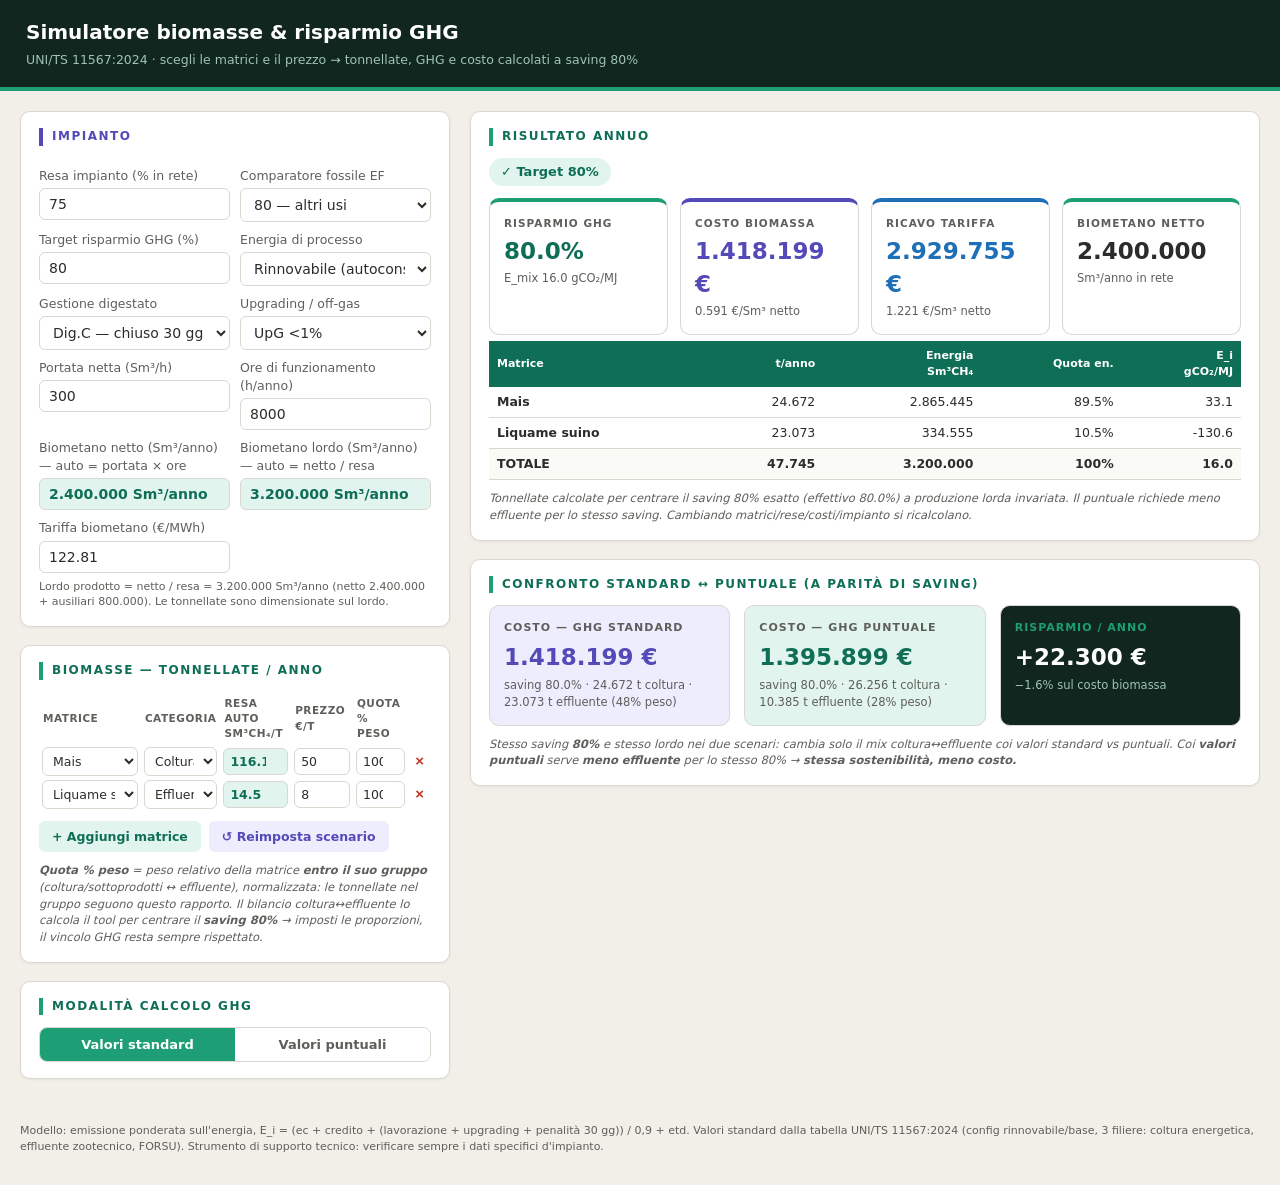
==== index.html @ bfb8cff5 "Aggiunto KPI "Ricavo tariffa" (€/anno e €/Sm³ netto) - Nuova card KPI accanto a Costo biomassa: rica" ====
<!DOCTYPE html>
<html lang="it">
<head>
<meta charset="UTF-8">
<meta name="viewport" content="width=device-width, initial-scale=1.0">
<title>Calcolo costo biomasse &amp; GHG — UNI/TS 11567:2024</title>
<style>
  :root{
    --green:#1D9E75; --greend:#0F6E56; --greenbg:#E1F5EE;
    --purp:#534AB7; --purpl:#7F77DD; --purpbg:#EEEDFE;
    --ink:#2C2C2A; --sub:#5F5E5A; --line:#D9D7CE; --paper:#F1EFE8; --white:#fff;
    --orange:#D85A30; --red:#C0392B; --bluebg:#E6F1FB; --blue:#1D6FB8;
  }
  *{box-sizing:border-box}
  body{margin:0;font-family:system-ui,-apple-system,"Segoe UI",Roboto,sans-serif;background:var(--paper);color:var(--ink);line-height:1.45}
  header{background:#10261F;color:#fff;padding:18px 26px;border-bottom:4px solid var(--green)}
  header h1{margin:0;font-size:20px;font-weight:700}
  header p{margin:4px 0 0;font-size:12.5px;color:#9FC3B4}
  .wrap{max-width:1280px;margin:0 auto;padding:20px;display:grid;grid-template-columns:430px 1fr;gap:20px;align-items:start}
  @media(max-width:980px){.wrap{grid-template-columns:1fr}}
  .card{background:var(--white);border:1px solid var(--line);border-radius:10px;padding:16px 18px;margin-bottom:18px;box-shadow:0 1px 3px rgba(0,0,0,.05)}
  .card h2{margin:0 0 12px;font-size:12px;letter-spacing:1.5px;text-transform:uppercase;color:var(--greend);border-left:4px solid var(--green);padding-left:9px}
  .card.purp h2{color:var(--purp);border-color:var(--purp)}
  label{display:block;font-size:12.5px;color:var(--sub);margin:9px 0 3px}
  input,select{width:100%;padding:7px 9px;font-size:14px;border:1px solid var(--line);border-radius:6px;background:#fff;color:var(--ink);font-family:inherit}
  input:focus,select:focus{outline:2px solid var(--purpl);border-color:var(--purpl)}
  .grid2{display:grid;grid-template-columns:1fr 1fr;gap:10px}
  .grid3{display:grid;grid-template-columns:1fr 1fr 1fr;gap:10px}
  /* tabella matrici */
  table.mat{width:100%;border-collapse:collapse;font-size:12.5px;margin-top:4px}
  table.mat th{text-align:left;font-size:10.5px;color:var(--sub);text-transform:uppercase;letter-spacing:.5px;padding:4px 4px;font-weight:600}
  table.mat td{padding:2px 3px}
  table.mat input,table.mat select{padding:5px 6px;font-size:12.5px}
  .btn{display:inline-block;border:none;border-radius:6px;padding:8px 13px;font-size:12.5px;font-weight:600;cursor:pointer;font-family:inherit}
  .btn-add{background:var(--greenbg);color:var(--greend)}
  .btn-reset{background:var(--purpbg);color:var(--purp)}
  .btn-x{background:transparent;color:var(--red);font-weight:700;cursor:pointer;border:none;font-size:15px;padding:0 4px}
  .btnrow{margin-top:10px;display:flex;gap:8px;flex-wrap:wrap}
  /* toggle GHG */
  .seg{display:flex;border:1px solid var(--line);border-radius:8px;overflow:hidden;margin-top:4px}
  .seg button{flex:1;border:none;padding:9px;font-size:13px;font-weight:600;cursor:pointer;background:#fff;color:var(--sub);font-family:inherit}
  .seg button.on{background:var(--green);color:#fff}
  .seg.p button.on{background:var(--purp)}
  /* KPI */
  .kpis{display:grid;grid-template-columns:repeat(auto-fit,minmax(165px,1fr));gap:12px}
  .kpi{background:#fff;border:1px solid var(--line);border-radius:10px;padding:14px;border-top:4px solid var(--green)}
  .kpi .lab{font-size:10.5px;text-transform:uppercase;letter-spacing:1px;color:var(--sub);font-weight:600}
  .kpi .val{font-size:23px;font-weight:800;margin-top:3px;color:var(--ink)}
  .kpi .sub{font-size:11.5px;color:var(--sub);margin-top:2px}
  .kpi.cost{border-top-color:var(--purp)} .kpi.cost .val{color:var(--purp)}
  .kpi.save .val{color:var(--greend)}
  .kpi.rev{border-top-color:var(--blue)} .kpi.rev .val{color:var(--blue)}
  .badge{display:inline-block;padding:5px 12px;border-radius:20px;font-size:13px;font-weight:700;margin-right:8px}
  .ok{background:var(--greenbg);color:var(--greend)} .no{background:#FBEAE6;color:var(--red)}
  .detail{width:100%;border-collapse:collapse;font-size:12.5px;margin-top:6px}
  .detail th{background:var(--greend);color:#fff;padding:7px 8px;text-align:right;font-size:11px}
  .detail th:first-child{text-align:left}
  .detail td{padding:6px 8px;border-bottom:1px solid var(--line);text-align:right}
  .detail td:first-child{text-align:left;font-weight:600}
  .detail tr:last-child td{font-weight:700;background:#FAFAF7}
  .cmp{display:grid;grid-template-columns:1fr 1fr 1fr;gap:14px;margin-top:6px}
  @media(max-width:680px){.cmp{grid-template-columns:1fr}}
  .cmpcard{border:1px solid var(--line);border-radius:10px;padding:14px}
  .cmpcard.std{background:var(--purpbg)} .cmpcard.pun{background:var(--greenbg)} .cmpcard.ris{background:#10261F;color:#fff}
  .cmpcard .t{font-size:11px;text-transform:uppercase;letter-spacing:1px;font-weight:700;color:var(--sub)}
  .cmpcard.ris .t{color:var(--green)}
  .cmpcard .b{font-size:23px;font-weight:800;margin-top:5px}
  .cmpcard.std .b{color:var(--purp)} .cmpcard.pun .b{color:var(--greend)} .cmpcard.ris .b{color:#fff}
  .cmpcard .s{font-size:11.5px;color:var(--sub);margin-top:3px} .cmpcard.ris .s{color:#9FC3B4}
  .note{font-size:11.5px;color:var(--sub);font-style:italic;margin-top:10px}
  .pill{font-size:11px;color:var(--sub);margin-top:6px}
  footer{max-width:1280px;margin:0 auto;padding:6px 20px 30px;font-size:11px;color:var(--sub)}
  .hide{display:none}
</style>
</head>
<body>
<header>
  <h1>Simulatore biomasse &amp; risparmio GHG</h1>
  <p>UNI/TS 11567:2024 · scegli le matrici e il prezzo → tonnellate, GHG e costo calcolati a saving 80%</p>
</header>

<div class="wrap">
  <!-- ============ COLONNA INPUT ============ -->
  <div>
    <div class="card purp">
      <h2>Impianto</h2>
      <div class="grid2">
        <div><label>Resa impianto (% in rete)</label><input id="resaImp" type="number" value="75" min="1" max="100" step="1"></div>
        <div><label>Comparatore fossile EF</label>
          <select id="ef"><option value="80">80 — altri usi</option><option value="94">94 — trasporti</option></select></div>
      </div>
      <div class="grid2">
        <div><label>Target risparmio GHG (%)</label><input id="target" type="number" value="80" min="0" max="100" step="1"></div>
        <div><label>Energia di processo</label>
          <select id="regime"><option value="rinnovabile">Rinnovabile (autoconsumo)</option><option value="base">Base (rete/fossile)</option></select></div>
      </div>
      <div class="grid2">
        <div><label>Gestione digestato</label>
          <select id="dig"><option value="A">Dig.A — aperto</option><option value="C30" selected>Dig.C — chiuso 30 gg</option><option value="C60">Dig.C — chiuso ≥60 gg</option></select></div>
        <div><label>Upgrading / off-gas</label>
          <select id="offgas"><option>S/C OffG</option><option selected>UpG &lt;1%</option><option>UpG &lt;0,2%</option><option>C/C OffG</option></select></div>
      </div>
      <div class="grid2">
        <div><label>Portata netta (Sm³/h)</label><input id="portata" type="number" value="300" step="10"></div>
        <div><label>Ore di funzionamento (h/anno)</label><input id="ore" type="number" value="8000" step="100"></div>
      </div>
      <div class="grid2">
        <div><label>Biometano netto (Sm³/anno) — auto = portata × ore</label><input id="nettoOut" type="text" readonly tabindex="-1" style="background:var(--greenbg);font-weight:700;color:var(--greend)"></div>
        <div><label>Biometano lordo (Sm³/anno) — auto = netto / resa</label><input id="lordoOut" type="text" readonly tabindex="-1" style="background:var(--greenbg);font-weight:700;color:var(--greend)"></div>
      </div>
      <div class="grid2">
        <div><label>Tariffa biometano (€/MWh)</label><input id="tariffa" type="number" value="122.81" step="0.01"></div>
        <div></div>
      </div>
      <div class="pill" id="prodCheck"></div>
    </div>

    <div class="card">
      <h2>Biomasse — tonnellate / anno</h2>
      <table class="mat"><thead><tr>
        <th style="width:26%">Matrice</th><th style="width:20%">Categoria</th><th>Resa auto<br>Sm³CH₄/t</th><th>Prezzo<br>€/t</th><th>Quota<br>% peso</th><th></th>
      </tr></thead><tbody id="matBody"></tbody></table>
      <div class="btnrow">
        <button class="btn btn-add" onclick="addRow()">+ Aggiungi matrice</button>
        <button class="btn btn-reset" onclick="resetSim()">↺ Reimposta scenario</button>
      </div>
      <div class="note"><b>Quota % peso</b> = peso relativo della matrice <b>entro il suo gruppo</b> (coltura/sottoprodotti ↔ effluente), normalizzata: le tonnellate nel gruppo seguono questo rapporto. Il bilancio coltura↔effluente lo calcola il tool per centrare il <b>saving 80%</b> → imposti le proporzioni, il vincolo GHG resta sempre rispettato.</div>
    </div>

    <div class="card">
      <h2>Modalità calcolo GHG</h2>
      <div class="seg" id="segGhg">
        <button data-m="standard" class="on" onclick="setGhg('standard')">Valori standard</button>
        <button data-m="puntuale" onclick="setGhg('puntuale')">Valori puntuali</button>
      </div>
      <div id="puntFields" class="hide" style="margin-top:10px">
        <div class="grid3">
          <div><label>ec coltivazione −% (coltura)</label><input id="migEc" type="number" value="41.46" step="0.1"></div>
          <div><label>credito +% (reflui)</label><input id="migCred" type="number" value="5.8" step="0.1"></div>
          <div><label>trasporto −% (tutte le filiere)</label><input id="migEtd" type="number" value="50" step="1"></div>
        </div>
        <div class="note">I valori puntuali sono un <b>miglioramento % rispetto al valore standard di tabella</b>, applicato in modo <b>concorde a ogni filiera</b>: <b>ec</b>→coltura, <b>credito</b>→reflui/effluente, <b>trasporto</b>→tutte (coltura, reflui, sottoprodotti, FORSU). Ogni matrice parte dal proprio standard e lo migliora → puntuale <b>sempre favorevole</b> (mai peggiore). I termini d'impianto (lavorazione, upgrading, penalità 30 gg) restano invariati. Default = perizia caso validato (mais/liquame). Ipotesi da documentare in perizia.</div>
      </div>
    </div>
  </div>

  <!-- ============ COLONNA RISULTATI ============ -->
  <div>
    <div class="card">
      <h2>Risultato annuo</h2>
      <div style="margin-bottom:12px"><span id="badgeTarget" class="badge"></span></div>
      <div class="kpis">
        <div class="kpi save"><div class="lab">Risparmio GHG</div><div class="val" id="kSave">—</div><div class="sub" id="kEmix"></div></div>
        <div class="kpi cost"><div class="lab">Costo biomassa</div><div class="val" id="kCost">—</div><div class="sub" id="kCostSm3"></div></div>
        <div class="kpi rev"><div class="lab">Ricavo tariffa</div><div class="val" id="kRev">—</div><div class="sub" id="kRevSm3"></div></div>
        <div class="kpi"><div class="lab">Biometano netto</div><div class="val" id="kProd">—</div><div class="sub">Sm³/anno in rete</div></div>
      </div>
      <table class="detail"><thead><tr><th>Matrice</th><th>t/anno</th><th>Energia<br>Sm³CH₄</th><th>Quota en.</th><th>E_i<br>gCO₂/MJ</th></tr></thead>
        <tbody id="detBody"></tbody></table>
      <div class="note" id="rebNote"></div>
    </div>

    <div class="card">
      <h2>Confronto Standard ↔ Puntuale (a parità di saving)</h2>
      <div class="cmp">
        <div class="cmpcard std"><div class="t">Costo — GHG standard</div><div class="b" id="cStd">—</div><div class="s" id="cStdMix"></div></div>
        <div class="cmpcard pun"><div class="t">Costo — GHG puntuale</div><div class="b" id="cPun">—</div><div class="s" id="cPunMix"></div></div>
        <div class="cmpcard ris"><div class="t">Risparmio / anno</div><div class="b" id="cRis">—</div><div class="s" id="cRisPct"></div></div>
      </div>
      <div class="note" id="cmpNote">Stesso saving nei due scenari, a produzione invariata: cambia solo il mix coltura↔effluente. È il valore della perizia GHG puntuale — stessa sostenibilità, meno effluente, meno costo.</div>
    </div>
  </div>
</div>

<footer>
  Modello: emissione ponderata sull'energia, E_i = (ec + credito + (lavorazione + upgrading + penalità 30 gg)) / 0,9 + etd. Valori standard dalla tabella UNI/TS 11567:2024 (config rinnovabile/base, 3 filiere: coltura energetica, effluente zootecnico, FORSU). Strumento di supporto tecnico: verificare sempre i dati specifici d'impianto.
</footer>

<script>
/* ===================== DATI EMISSIONI (tabella UNI 11567:2024) ===================== */
const UPGR = {"S/C OffG":21.4, "UpG <1%":7.3, "UpG <0,2%":1.8, "C/C OffG":0.4};
// Upgrading specifico dei RESIDUI/SOTTOPRODOTTI (biogas con più CO2 da separare -> upgrading più alto) — UNI 2024 Prosp. A.9
const UPGR_SOTTO = {"S/C OffG":23.9, "UpG <1%":8.2, "UpG <0,2%":2.0, "C/C OffG":0.4};
// EMIS[regime][categoria][dig A|C][offgas] = {ec, lavor, etd, cred}
const EMIS = {
 rinnovabile:{
  coltura:{
   A:{"S/C OffG":{ec:21.5,lavor:26.5,etd:0,cred:0},"UpG <1%":{ec:21.0,lavor:25.9,etd:0,cred:0},"UpG <0,2%":{ec:20.8,lavor:25.7,etd:0,cred:0},"C/C OffG":{ec:21.5,lavor:26.5,etd:0,cred:0}},
   C:{"S/C OffG":{ec:20.9,lavor:0.4,etd:0,cred:0},"UpG <1%":{ec:20.5,lavor:0.4,etd:0,cred:0},"UpG <0,2%":{ec:20.3,lavor:0.4,etd:0,cred:0},"C/C OffG":{ec:20.9,lavor:0.4,etd:0,cred:0}}},
  effluente:{
   A:{"S/C OffG":{ec:0,lavor:135.2,etd:1.2,cred:-148.5},"UpG <1%":{ec:0,lavor:132.5,etd:1.2,cred:-145.5},"UpG <0,2%":{ec:0,lavor:131.4,etd:1.2,cred:-144.4},"C/C OffG":{ec:0,lavor:135.2,etd:1.2,cred:-148.5}},
   C:{"S/C OffG":{ec:0,lavor:0.3,etd:1.0,cred:-130.2},"UpG <1%":{ec:0,lavor:0.3,etd:1.0,cred:-127.6},"UpG <0,2%":{ec:0,lavor:0.3,etd:1.0,cred:-126.5},"C/C OffG":{ec:0,lavor:0.3,etd:1.0,cred:-130.2}}},
  forsu:{
   A:{"S/C OffG":{ec:0,lavor:42.6,etd:0.7,cred:0},"UpG <1%":{ec:0,lavor:41.8,etd:0.7,cred:0},"UpG <0,2%":{ec:0,lavor:41.4,etd:0.7,cred:0},"C/C OffG":{ec:0,lavor:42.6,etd:0.7,cred:0}},
   C:{"S/C OffG":{ec:0,lavor:0.5,etd:0.6,cred:0},"UpG <1%":{ec:0,lavor:0.5,etd:0.6,cred:0},"UpG <0,2%":{ec:0,lavor:0.5,etd:0.6,cred:0},"C/C OffG":{ec:0,lavor:0.5,etd:0.6,cred:0}}},
  sottoprodotti:{ // residui/sottoprodotti: ec=0, nessun credito; etd (trasporto) è per-matrice (classe di umidità); upgrading da UPGR_SOTTO
   A:{"S/C OffG":{ec:0,lavor:45,etd:0,cred:0},"UpG <1%":{ec:0,lavor:44.1,etd:0,cred:0},"UpG <0,2%":{ec:0,lavor:43.8,etd:0,cred:0},"C/C OffG":{ec:0,lavor:45,etd:0,cred:0}},
   C:{"S/C OffG":{ec:0,lavor:2.5,etd:0,cred:0},"UpG <1%":{ec:0,lavor:2.4,etd:0,cred:0},"UpG <0,2%":{ec:0,lavor:2.4,etd:0,cred:0},"C/C OffG":{ec:0,lavor:2.5,etd:0,cred:0}}}},
 base:{
  coltura:{
   A:{"S/C OffG":{ec:18.1,lavor:28.1,etd:0,cred:0},"UpG <1%":{ec:17.7,lavor:27.5,etd:0,cred:0},"UpG <0,2%":{ec:17.6,lavor:27.3,etd:0,cred:0},"C/C OffG":{ec:18.1,lavor:28.1,etd:0,cred:0}},
   C:{"S/C OffG":{ec:17.6,lavor:6.0,etd:0,cred:0},"UpG <1%":{ec:17.2,lavor:5.9,etd:0,cred:0},"UpG <0,2%":{ec:17.1,lavor:5.8,etd:0,cred:0},"C/C OffG":{ec:17.6,lavor:6.0,etd:0,cred:0}}},
  effluente:{
   A:{"S/C OffG":{ec:0,lavor:117.9,etd:1.0,cred:-124.4},"UpG <1%":{ec:0,lavor:115.5,etd:1.0,cred:-121.9},"UpG <0,2%":{ec:0,lavor:114.6,etd:1.0,cred:-120.9},"C/C OffG":{ec:0,lavor:117.9,etd:1.0,cred:-124.4}},
   C:{"S/C OffG":{ec:0,lavor:4.4,etd:0.9,cred:-111.9},"UpG <1%":{ec:0,lavor:4.3,etd:0.9,cred:-109.6},"UpG <0,2%":{ec:0,lavor:4.3,etd:0.9,cred:-108.8},"C/C OffG":{ec:0,lavor:4.4,etd:0.9,cred:-111.9}}},
  forsu:{
   A:{"S/C OffG":{ec:0,lavor:42.8,etd:0.6,cred:0},"UpG <1%":{ec:0,lavor:41.9,etd:0.6,cred:0},"UpG <0,2%":{ec:0,lavor:41.6,etd:0.6,cred:0},"C/C OffG":{ec:0,lavor:42.8,etd:0.6,cred:0}},
   C:{"S/C OffG":{ec:0,lavor:7.2,etd:0.5,cred:0},"UpG <1%":{ec:0,lavor:7.1,etd:0.5,cred:0},"UpG <0,2%":{ec:0,lavor:7.0,etd:0.5,cred:0},"C/C OffG":{ec:0,lavor:7.2,etd:0.5,cred:0}}},
  sottoprodotti:{
   A:{"S/C OffG":{ec:0,lavor:40.8,etd:0,cred:0},"UpG <1%":{ec:0,lavor:40,etd:0,cred:0},"UpG <0,2%":{ec:0,lavor:39.7,etd:0,cred:0},"C/C OffG":{ec:0,lavor:40.8,etd:0,cred:0}},
   C:{"S/C OffG":{ec:0,lavor:6.2,etd:0,cred:0},"UpG <1%":{ec:0,lavor:6,etd:0,cred:0},"UpG <0,2%":{ec:0,lavor:6,etd:0,cred:0},"C/C OffG":{ec:0,lavor:6.2,etd:0,cred:0}}}}
};
const CAT_LABEL={coltura:"Coltura energetica",effluente:"Effluente zootecnico",forsu:"FORSU",sottoprodotti:"Residui / Sottoprodotti"};
const RESA_DEF={coltura:108.58,effluente:14.5,forsu:120,sottoprodotti:79.2};
// Matrici per categoria con resa STANDARD m³CH₄/t (UNI 2024, foglio "RESE BIOGAS"). Sottoprodotti: [nome, resa, etd] (trasporto per classe di umidità)
const MATRICI={
 coltura:[["Mais",116.14],["Frumento insilato",109.48],["Triticale insilato",106.11],["Erbaio misto",104.49],["Orzo insilato",102.86],["Arundo donax",101.99],["Segale",101.75],["Sorgo insilato",101.43],["Loietto",93.76],["Erba medica",85.87],["Sulla",64.72],["Favino",60.74],["Barbabietola autunnale",47.55],["Opuntia",21.53]],
 effluente:[["Effluente zootecnico (generico)",14],["Liquame suino",14.5],["Liquame bovino",13.2],["Letame bovino",36.3],["Effluente avicolo",133.52]],
 forsu:[["FORSU (Biowaste)",95.19]],
 sottoprodotti:[["Sottoprod. secco (U≤30%)",277.5,0.3],["Sottoprod. medio (30–80%)",79.2,0.5],["Sottoprod. umido (U>80%)",19.8,2.9]]
};

/* ===================== STATO ===================== */
let ghgMode='standard';
let matrici=[];
function resetSim(){
  // scenario neutro: l'utente sceglie le matrici e imposta il prezzo; resa = standard UNI (auto)
  matrici=[
    {nome:"Mais",cat:"coltura",resa:116.14,costo:50,quota:100},
    {nome:"Liquame suino",cat:"effluente",resa:14.5,costo:8,quota:100}
  ];
  document.getElementById('resaImp').value=75;
  document.getElementById('ef').value=80;
  document.getElementById('target').value=80;
  document.getElementById('regime').value='rinnovabile';
  document.getElementById('dig').value='C30';
  document.getElementById('offgas').value='UpG <1%';
  document.getElementById('portata').value=300;
  document.getElementById('ore').value=8000;
  setGhg('standard'); renderMat(); calc();
}

/* ===================== MODELLO ===================== */
function cfg(){return{
  regime:document.getElementById('regime').value,
  dig:document.getElementById('dig').value,
  offgas:document.getElementById('offgas').value
};}
function ghgParams(){return{
  mode:ghgMode,
  migEc:+document.getElementById('migEc').value,    // % riduzione ec coltura vs standard
  migCred:+document.getElementById('migCred').value, // % maggior credito effluente vs standard
  migEtd:+document.getElementById('migEtd').value    // % riduzione trasporto etd effluente vs standard
};}
// Emissione di una categoria, gCO2eq/MJ
function Emat(cat,c,g,etdMat){
  const digKey=c.dig==='A'?'A':'C';
  const b=EMIS[c.regime][cat][digKey][c.offgas];
  const upgr=(cat==='sottoprodotti'?UPGR_SOTTO:UPGR)[c.offgas];
  let ec=b.ec,cred=b.cred,lavor=b.lavor;
  let etd=b.etd+(etdMat||0); // trasporto totale: EMIS + specifico della matrice (sottoprodotti: per classe di umidità)
  if(g.mode==='puntuale'){
    // VALORI PUNTUALI = miglioramento % dei termini propri della biomassa, per OGNI filiera (concorde):
    if(cat==='coltura')   ec   = ec   * (1 - (g.migEc||0)/100);    // coltura: emissioni di coltivazione più basse
    if(cat==='effluente') cred = cred * (1 + (g.migCred||0)/100);  // reflui: maggior credito evitato (più negativo)
    etd = etd * (1 - (g.migEtd||0)/100);                            // trasporto: TUTTE le filiere (coltura/reflui/sottoprodotti/FORSU)
  }
  if(c.dig==='C30')return (ec+cred+(lavor+upgr+1.6))/0.9+etd;
  return ec+cred+lavor+upgr+etd; // Dig.A o Dig.C 60gg: nessuna penalità
}

/* ===================== CALCOLO FORWARD (saving = target esatto) ===================== */
/* Il saving è SEMPRE = target di legge (80%) in entrambi gli scenari: E_mix = EmixT esatto.
   Il mix coltura/effluente è quello che CENTRA il target. In 'puntuale' i dati biomasse
   migliori (coltura più pulita, più credito effluente) richiedono MENO effluente per lo
   stesso 80% -> meno costo (quando l'effluente è l'input più caro per unità di energia).
   È QUESTO il valore della perizia: stessa sostenibilità (80%), meno costo. */
function calc(){
  const EF=+document.getElementById('ef').value;
  const target=+document.getElementById('target').value/100;
  const resaImp=+document.getElementById('resaImp').value/100;
  const c=cfg();
  const gStd={mode:'standard'};
  const gPun=ghgParams(); gPun.mode='puntuale';
  const g=(ghgMode==='puntuale')?gPun:gStd;

  // CATENA: portata × ore = netto ; lordo = netto / resa ; target GHG = minimo di legge
  const netto=(+document.getElementById('portata').value)*(+document.getElementById('ore').value);
  const gross=resaImp>0?netto/resaImp:0;       // lordo = netto + ausiliari
  const EmixT=EF*(1-target);                    // E_mix che centra il GHG minimo di legge

  // TONNELLATE CALCOLATE: dimensiona il mix per centrare EmixT e produrre il lordo
  const built=buildMix(EmixT,gross,c,g);
  const rows=built.rows;
  rows.forEach((r,i)=>{ if(matrici[i]){ matrici[i].ton=r.ton; matrici[i].energia=r.energia; } });

  let Emix=0,costo=0,totTon=0,totEn=0;
  rows.forEach(r=>{Emix+=r.quota*r.E; costo+=r.costoTot; totTon+=r.ton; totEn+=r.energia;});
  const saving=EF>0?(EF-Emix)/EF:0;
  const costoSm3=netto>0?costo/netto:0;

  document.getElementById('kSave').textContent=(saving*100).toFixed(1)+'%';
  document.getElementById('kEmix').textContent='E_mix '+Emix.toFixed(1)+' gCO₂/MJ';
  document.getElementById('kCost').textContent=fmt0(costo)+' €';
  document.getElementById('kCostSm3').textContent=costoSm3.toFixed(3)+' €/Sm³ netto';
  // Ricavo tariffa: €/anno = Sm³ netti × PCI(kWh/Sm³)/1000 × tariffa(€/MWh). PCI biometano 9,94 kWh/Sm³.
  const PCI=9.94;
  const ricavo=netto*PCI/1000*(+document.getElementById('tariffa').value);
  document.getElementById('kRev').textContent=fmt0(ricavo)+' €';
  document.getElementById('kRevSm3').textContent=(netto>0?(ricavo/netto).toFixed(3):'0')+' €/Sm³ netto';
  document.getElementById('kProd').textContent=fmt0(netto);
  document.getElementById('nettoOut').value=fmt0(netto)+' Sm³/anno';
  document.getElementById('lordoOut').value=fmt0(gross)+' Sm³/anno';

  const bt=document.getElementById('badgeTarget');
  const okT=saving>=target-1e-9;
  bt.className='badge '+(okT?'ok':'no'); bt.textContent=(okT?'✓ ':'✗ ')+'Target '+(target*100).toFixed(0)+'%';

  let h='';
  rows.forEach(r=>{h+=`<tr><td>${esc(r.nome)}</td><td>${fmt0(r.ton)}</td><td>${fmt0(r.energia)}</td><td>${(r.quota*100).toFixed(1)}%</td><td>${r.E.toFixed(1)}</td></tr>`;});
  h+=`<tr><td>TOTALE</td><td>${fmt0(totTon)}</td><td>${fmt0(totEn)}</td><td>100%</td><td>${Emix.toFixed(1)}</td></tr>`;
  document.getElementById('detBody').innerHTML=h;

  const rn=document.getElementById('rebNote');
  if(built.ok) rn.textContent='Tonnellate calcolate per centrare il saving '+(target*100).toFixed(0)+'% esatto (effettivo '+(saving*100).toFixed(1)+'%) a produzione lorda invariata. Il puntuale richiede meno effluente per lo stesso saving. Cambiando matrici/rese/costi/impianto si ricalcolano.';
  else rn.textContent='Per dimensionare il mix al target servono almeno una coltura/FORSU e un effluente.';

  const aux=gross-netto;
  document.getElementById('prodCheck').textContent=
    `Lordo prodotto = netto / resa = ${fmt0(gross)} Sm³/anno (netto ${fmt0(netto)} + ausiliari ${fmt0(aux)}). Le tonnellate sono dimensionate sul lordo.`;

  confronto(EF,EmixT,gross,c);
}

/* Dimensiona il mix per CENTRARE E_mix = EmixT e PRODURRE il lordo.
   La QUOTA % imposta dall'utente = peso (tonnellate) relativo della matrice ENTRO il suo gruppo
   (coltura/sottoprodotti/FORSU ↔ effluente). Il rapporto coltura↔effluente lo calcola il tool (xe)
   per centrare il target -> il vincolo 80% è SEMPRE rispettato qualunque siano le quote. */
function buildMix(EmixT,lordo,c,g){
  const col=matrici.filter(m=>m.cat!=='effluente');
  const eff=matrici.filter(m=>m.cat==='effluente');
  // peso-energia relativo entro il gruppo = quota(peso, t) × resa ; quindi le tonnellate nel gruppo stanno nel rapporto delle quote
  const ew=m=>(m.quota>0?m.quota:0)*(m.resa>0?m.resa:0);
  const eshare=(m,arr)=>{const tot=arr.reduce((s,x)=>s+ew(x),0); return tot>0?ew(m)/tot:(arr.length?1/arr.length:0);};
  if(col.length===0||eff.length===0||lordo<=0){
    const tot=matrici.reduce((s,x)=>s+ew(x),0);
    const rows=matrici.map(m=>{const sh=tot>0?ew(m)/tot:(matrici.length?1/matrici.length:0);const en=sh*lordo;const ton=m.resa>0?en/m.resa:0;return {nome:m.nome,cat:m.cat,ton,energia:en,quota:lordo>0?en/lordo:0,E:Emat(m.cat,c,g,m.etd),costoTot:ton*m.costo};});
    return {rows,ok:false};
  }
  // GHG medio per gruppo, pesato sulle QUOTE (peso) scelte dall'utente
  const Ecol=col.reduce((s,m)=>s+eshare(m,col)*Emat(m.cat,c,g,m.etd),0);
  const Eeff=eff.reduce((s,m)=>s+eshare(m,eff)*Emat(m.cat,c,g,m.etd),0);
  // bilancio coltura↔effluente che CENTRA il target GHG esatto: E_mix = EmixT -> saving SEMPRE = target
  let xe=(Ecol===Eeff)?0:(Ecol-EmixT)/(Ecol-Eeff); xe=Math.max(0,Math.min(1,xe));
  const enCol=(1-xe)*lordo, enEff=xe*lordo;     // energia totale per gruppo, ripartita sul LORDO
  const rows=matrici.map(m=>{
    const isEff=m.cat==='effluente';
    const en=(isEff?eshare(m,eff)*enEff:eshare(m,col)*enCol); // energia per quota(peso) entro il gruppo
    const ton=m.resa>0?en/m.resa:0;
    return {nome:m.nome,cat:m.cat,ton,energia:en,quota:lordo>0?en/lordo:0,E:Emat(m.cat,c,g,m.etd),costoTot:ton*m.costo};
  });
  return {rows,ok:true};
}

/* Ribilancia il mix coltura↔effluente coi valori puntuali per tenere E_mix = EmixTarget */
function rebalance(EmixTarget,c,CH4,gPun){
  const col=matrici.filter(m=>m.cat!=='effluente');
  const eff=matrici.filter(m=>m.cat==='effluente');
  if(col.length===0||eff.length===0||CH4<=0) return null;
  const enCol0=col.reduce((s,m)=>s+m.energia,0);
  const enEff0=eff.reduce((s,m)=>s+m.energia,0);
  const domCol=col.reduce((a,b)=>a.energia>=b.energia?a:b).cat;
  const Ecol=Emat(domCol,c,gPun), Eeff=Emat('effluente',c,gPun);
  if(Ecol===Eeff) return null;
  let xe=(Ecol-EmixTarget)/(Ecol-Eeff); xe=Math.max(0,Math.min(1,xe));
  const enEff=xe*CH4, enCol=(1-xe)*CH4, rows=[];
  col.forEach(m=>{const en=enCol0>0?enCol*(m.energia/enCol0):enCol/col.length;const ton=m.resa>0?en/m.resa:0;rows.push({nome:m.nome,ton,energia:en,quota:CH4>0?en/CH4:0,E:Emat(m.cat,c,gPun),costoTot:ton*m.costo});});
  eff.forEach(m=>{const en=enEff0>0?enEff*(m.energia/enEff0):enEff/eff.length;const ton=m.resa>0?en/m.resa:0;rows.push({nome:m.nome,ton,energia:en,quota:CH4>0?en/CH4:0,E:Emat(m.cat,c,gPun),costoTot:ton*m.costo});});
  return {rows,xe};
}

/* ===== Confronto Standard vs Puntuale a parità di SAVING e di LORDO (stesso buildMix del pannello) ===== */
function confronto(EF,EmixT,lordo,c){
  const note=document.getElementById('cmpNote');
  const col=matrici.filter(m=>m.cat!=='effluente');
  const eff=matrici.filter(m=>m.cat==='effluente');
  if(col.length===0||eff.length===0||lordo<=0){
    ['cStd','cPun','cRis'].forEach(id=>document.getElementById(id).textContent='n/d');
    ['cStdMix','cPunMix','cRisPct'].forEach(id=>document.getElementById(id).textContent='');
    note.textContent='Per il confronto servono almeno una coltura/FORSU e un effluente.';
    return;
  }
  const tgt=(EF>0?((EF-EmixT)/EF*100):0).toFixed(0);
  note.innerHTML='Stesso saving <b>'+tgt+'%</b> e stesso lordo nei due scenari: cambia solo il mix coltura↔effluente coi valori standard vs puntuali. Coi <b>valori puntuali</b> serve <b>meno effluente</b> per lo stesso 80% → <b>stessa sostenibilità, meno costo.</b>';
  const gPun=ghgParams(); gPun.mode='puntuale';
  const S=buildMix(EmixT,lordo,c,{mode:'standard'}).rows;
  const P=buildMix(EmixT,lordo,c,gPun).rows;
  const sum=(rows,f)=>rows.reduce((s,r)=>s+f(r),0);
  const emixOf=rows=>sum(rows,r=>r.quota*r.E);
  const svOf=rows=>(EF>0?(EF-emixOf(rows))/EF*100:0);
  const svS=svOf(S), svP=svOf(P);
  const costS=sum(S,r=>r.costoTot), costP=sum(P,r=>r.costoTot), ris=costS-costP;
  const tC=rows=>sum(rows,r=>r.cat!=='effluente'?r.ton:0);
  const tE=rows=>sum(rows,r=>r.cat==='effluente'?r.ton:0);
  const ws=rows=>{const a=tC(rows),b=tE(rows);return (a+b)>0?b/(a+b):0;};
  document.getElementById('cStd').textContent=fmt0(costS)+' €';
  document.getElementById('cPun').textContent=fmt0(costP)+' €';
  document.getElementById('cRis').textContent=(ris>=0?'+':'')+fmt0(ris)+' €';
  document.getElementById('cStdMix').textContent='saving '+svS.toFixed(1)+'% · '+fmt0(tC(S))+' t coltura · '+fmt0(tE(S))+' t effluente ('+(ws(S)*100).toFixed(0)+'% peso)';
  document.getElementById('cPunMix').textContent='saving '+svP.toFixed(1)+'% · '+fmt0(tC(P))+' t coltura · '+fmt0(tE(P))+' t effluente ('+(ws(P)*100).toFixed(0)+'% peso)';
  document.getElementById('cRisPct').textContent=(costS>0?('−'+(ris/costS*100).toFixed(1)+'% sul costo biomassa'):'');
}
// converte frazione energia effluente -> frazione peso (servono rese rappresentative)
function wsFromXe(xe,gc,ge){
  // resa rappresentativa = media pesata energia attuale di ciascun gruppo
  const rc=repResa('coltura'), re=repResa('effluente');
  if(xe<=0)return 0; if(xe>=1)return 1;
  const wc=(1-xe)/rc, we=xe/re; return we/(wc+we);
}
function repResa(kind){
  const arr=kind==='effluente'?matrici.filter(m=>m.cat==='effluente'):matrici.filter(m=>m.cat!=='effluente');
  let en=arr.reduce((s,m)=>s+m.energia,0); if(en<=0)return RESA_DEF[kind==='effluente'?'effluente':'coltura'];
  // resa media armonica pesata sull'energia: en/Σ(en_i/resa_i) = en/Σton_i
  let ton=arr.reduce((s,m)=>s+m.ton,0); return ton>0?en/ton:RESA_DEF[kind==='effluente'?'effluente':'coltura'];
}

/* ===================== UI MATRICI ===================== */
function renderMat(){
  let h='';
  matrici.forEach((m,i)=>{
    h+=`<tr>
     <td><select onchange="updMatrice(${i},this.value)">
        ${(MATRICI[m.cat]||[]).map(x=>`<option ${m.nome===x[0]?'selected':''}>${esc(x[0])}</option>`).join('')}
       </select></td>
     <td><select onchange="updCat(${i},this.value)">
        ${Object.keys(CAT_LABEL).map(k=>`<option value="${k}" ${m.cat===k?'selected':''}>${CAT_LABEL[k]}</option>`).join('')}
       </select></td>
     <td><input type="number" value="${m.resa}" readonly tabindex="-1" title="Resa standard UNI (auto dalla matrice)" style="background:var(--greenbg);color:var(--greend);font-weight:600"></td>
     <td><input type="number" step="0.5" value="${m.costo}" onchange="upd(${i},'costo',+this.value)"></td>
     <td><input type="number" step="5" min="0" value="${m.quota}" onchange="upd(${i},'quota',+this.value)" title="Peso relativo della matrice entro il suo gruppo (coltura/effluente), normalizzato"></td>
     <td><button class="btn-x" onclick="delRow(${i})" title="Rimuovi">×</button></td>
    </tr>`;
  });
  document.getElementById('matBody').innerHTML=h;
}
function upd(i,k,v){matrici[i][k]=v;calc();}
function updCat(i,v){matrici[i].cat=v; const l=MATRICI[v]||[]; if(l.length){matrici[i].nome=l[0][0]; matrici[i].resa=l[0][1]; matrici[i].etd=l[0][2]||0;} renderMat(); calc();}
function updMatrice(i,nome){matrici[i].nome=nome; const f=(MATRICI[matrici[i].cat]||[]).find(x=>x[0]===nome); if(f){matrici[i].resa=f[1]; matrici[i].etd=f[2]||0;} renderMat(); calc();}
function addRow(){const m=MATRICI.coltura[0]; matrici.push({nome:m[0],cat:"coltura",resa:m[1],costo:40,quota:100});renderMat();calc();}
function delRow(i){matrici.splice(i,1);renderMat();calc();}
function setGhg(m){ghgMode=m;
  document.querySelectorAll('#segGhg button').forEach(b=>b.classList.toggle('on',b.dataset.m===m));
  document.getElementById('puntFields').classList.toggle('hide',m!=='puntuale');
  document.querySelector('.card h2'); calc();
}

/* ===================== UTIL ===================== */
function fmt0(n){return Math.round(n).toLocaleString('it-IT');}
function esc(s){return String(s).replace(/[&<>"]/g,c=>({'&':'&amp;','<':'&lt;','>':'&gt;','"':'&quot;'}[c]));}

// listeners sui campi impianto
['resaImp','target','regime','dig','offgas','portata','ore','tariffa','migEc','migCred','migEtd'].forEach(id=>{
  document.getElementById(id).addEventListener('input',calc);
});
// Comparatore EF <-> target soglia di legge: 80 (altri usi/rete) -> 80% ; 94 (trasporti) -> 65%
const EF_TARGET={"80":80,"94":65};
document.getElementById('ef').addEventListener('change',function(){
  const t=EF_TARGET[this.value]; if(t!==undefined) document.getElementById('target').value=t;
  calc();
});
resetSim();
</script>
</body>
</html>
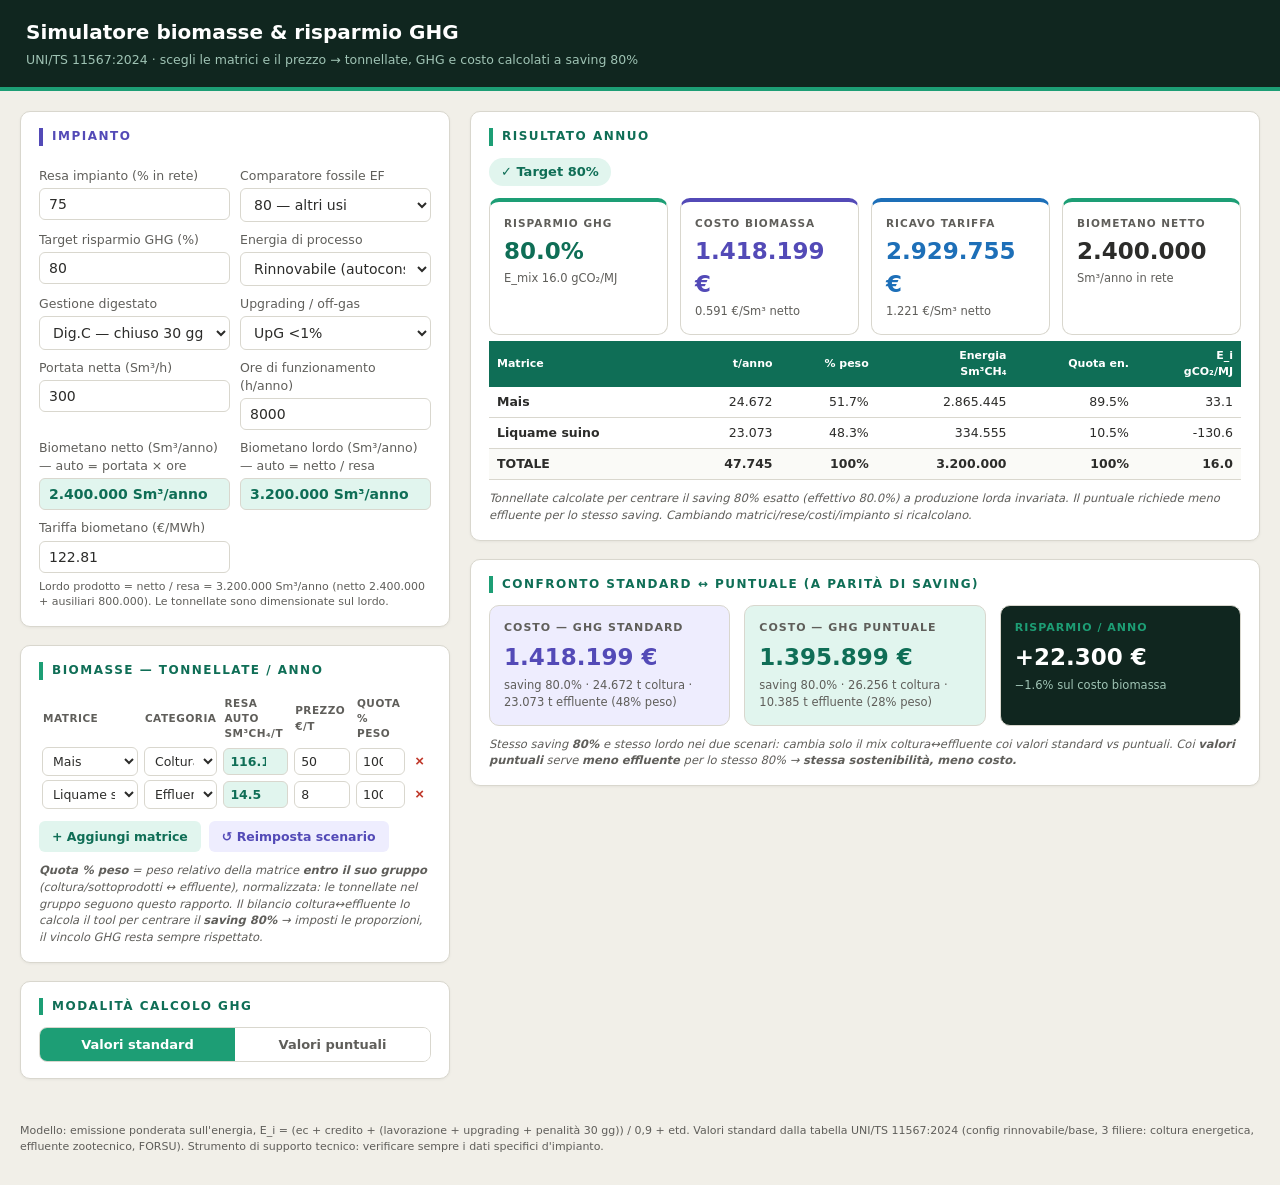
==== commit b7666886: "Dettaglio: aggiunta colonna "% peso" accanto a t/anno (ripartizione in peso vs energia) - Tabella ri" ====
--- a/index.html
+++ b/index.html
@@ -155,7 +155,7 @@
         <div class="kpi rev"><div class="lab">Ricavo tariffa</div><div class="val" id="kRev">—</div><div class="sub" id="kRevSm3"></div></div>
         <div class="kpi"><div class="lab">Biometano netto</div><div class="val" id="kProd">—</div><div class="sub">Sm³/anno in rete</div></div>
       </div>
-      <table class="detail"><thead><tr><th>Matrice</th><th>t/anno</th><th>Energia<br>Sm³CH₄</th><th>Quota en.</th><th>E_i<br>gCO₂/MJ</th></tr></thead>
+      <table class="detail"><thead><tr><th>Matrice</th><th>t/anno</th><th>% peso</th><th>Energia<br>Sm³CH₄</th><th>Quota en.</th><th>E_i<br>gCO₂/MJ</th></tr></thead>
         <tbody id="detBody"></tbody></table>
       <div class="note" id="rebNote"></div>
     </div>
@@ -317,8 +317,8 @@
   bt.className='badge '+(okT?'ok':'no'); bt.textContent=(okT?'✓ ':'✗ ')+'Target '+(target*100).toFixed(0)+'%';
 
   let h='';
-  rows.forEach(r=>{h+=`<tr><td>${esc(r.nome)}</td><td>${fmt0(r.ton)}</td><td>${fmt0(r.energia)}</td><td>${(r.quota*100).toFixed(1)}%</td><td>${r.E.toFixed(1)}</td></tr>`;});
-  h+=`<tr><td>TOTALE</td><td>${fmt0(totTon)}</td><td>${fmt0(totEn)}</td><td>100%</td><td>${Emix.toFixed(1)}</td></tr>`;
+  rows.forEach(r=>{h+=`<tr><td>${esc(r.nome)}</td><td>${fmt0(r.ton)}</td><td>${totTon>0?(r.ton/totTon*100).toFixed(1):'0'}%</td><td>${fmt0(r.energia)}</td><td>${(r.quota*100).toFixed(1)}%</td><td>${r.E.toFixed(1)}</td></tr>`;});
+  h+=`<tr><td>TOTALE</td><td>${fmt0(totTon)}</td><td>100%</td><td>${fmt0(totEn)}</td><td>100%</td><td>${Emix.toFixed(1)}</td></tr>`;
   document.getElementById('detBody').innerHTML=h;
 
   const rn=document.getElementById('rebNote');
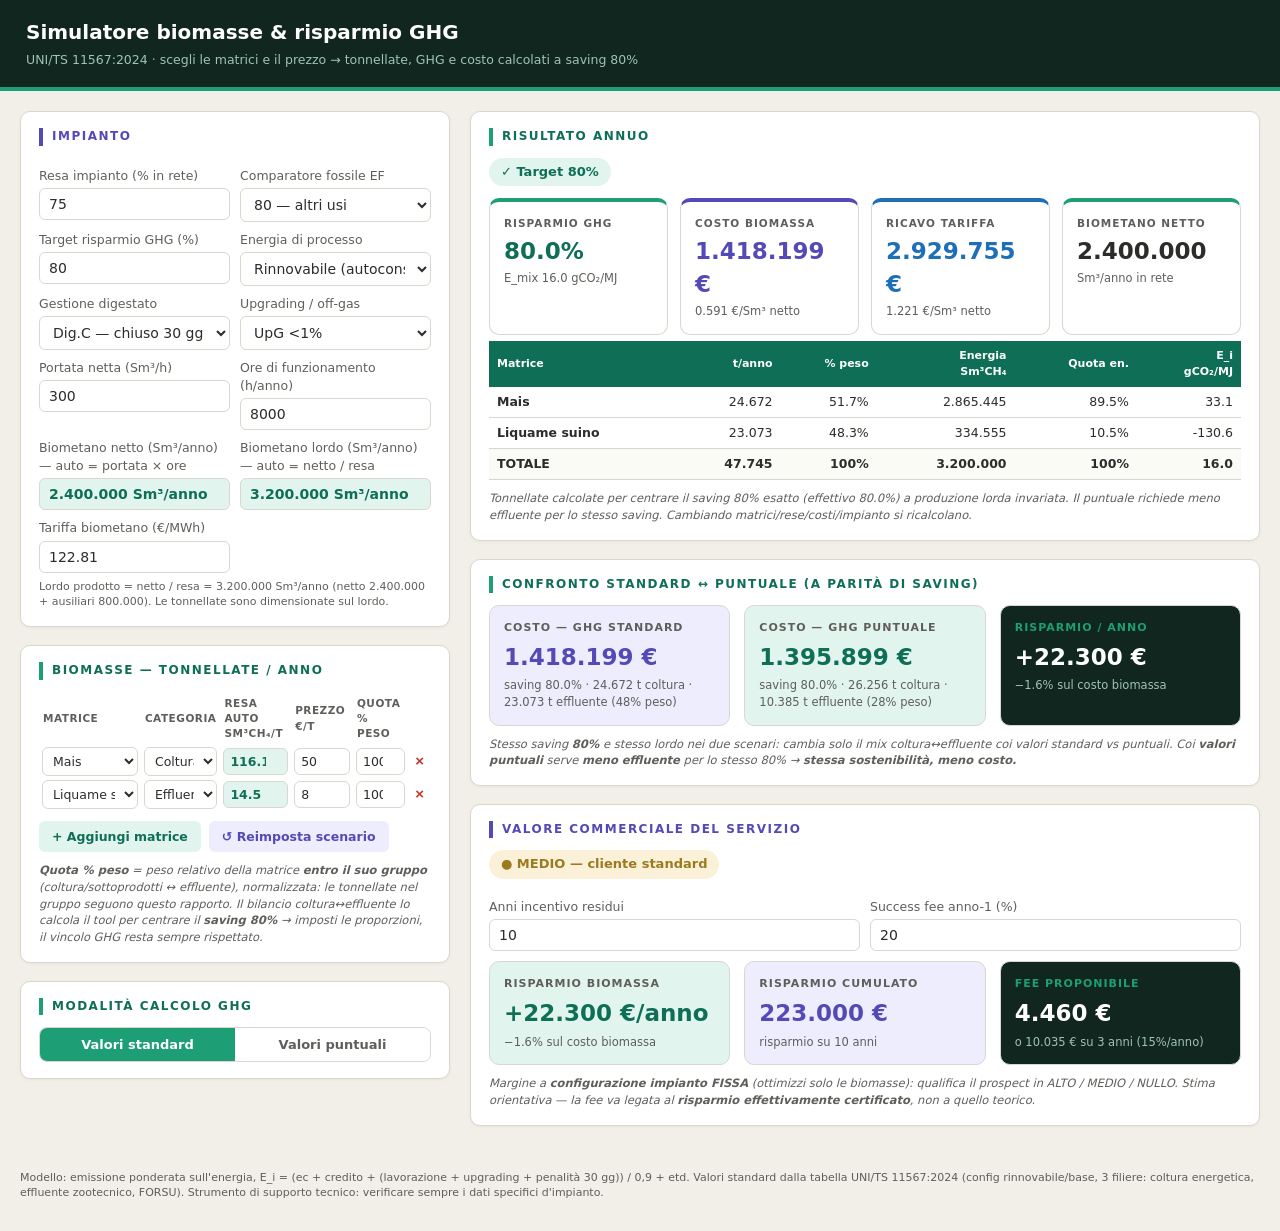
==== commit e7d3d5b0: "Pannello "Valore commerciale del servizio" (prospecting + stima fee) - Nuova card: classifica il mar" ====
--- a/index.html
+++ b/index.html
@@ -52,6 +52,7 @@
   .kpi.rev{border-top-color:var(--blue)} .kpi.rev .val{color:var(--blue)}
   .badge{display:inline-block;padding:5px 12px;border-radius:20px;font-size:13px;font-weight:700;margin-right:8px}
   .ok{background:var(--greenbg);color:var(--greend)} .no{background:#FBEAE6;color:var(--red)}
+  .badge.mid{background:#FBF1D9;color:#9A7B1F}
   .detail{width:100%;border-collapse:collapse;font-size:12.5px;margin-top:6px}
   .detail th{background:var(--greend);color:#fff;padding:7px 8px;text-align:right;font-size:11px}
   .detail th:first-child{text-align:left}
@@ -168,6 +169,21 @@
         <div class="cmpcard ris"><div class="t">Risparmio / anno</div><div class="b" id="cRis">—</div><div class="s" id="cRisPct"></div></div>
       </div>
       <div class="note" id="cmpNote">Stesso saving nei due scenari, a produzione invariata: cambia solo il mix coltura↔effluente. È il valore della perizia GHG puntuale — stessa sostenibilità, meno effluente, meno costo.</div>
+    </div>
+
+    <div class="card purp">
+      <h2>Valore commerciale del servizio</h2>
+      <div style="margin-bottom:10px"><span id="badgeMargine" class="badge">—</span></div>
+      <div class="grid2">
+        <div><label>Anni incentivo residui</label><input id="anniInc" type="number" value="10" min="1" step="1"></div>
+        <div><label>Success fee anno-1 (%)</label><input id="feePct" type="number" value="20" min="0" step="1"></div>
+      </div>
+      <div class="cmp" style="margin-top:10px">
+        <div class="cmpcard pun"><div class="t">Risparmio biomassa</div><div class="b" id="vRisAnno">—</div><div class="s" id="vRisPct"></div></div>
+        <div class="cmpcard std"><div class="t">Risparmio cumulato</div><div class="b" id="vRisCum">—</div><div class="s" id="vRisCumN"></div></div>
+        <div class="cmpcard ris"><div class="t">Fee proponibile</div><div class="b" id="vFee">—</div><div class="s" id="vFee3"></div></div>
+      </div>
+      <div class="note" id="vNote">Margine a <b>configurazione impianto FISSA</b> (ottimizzi solo le biomasse): qualifica il prospect in ALTO / MEDIO / NULLO. Stima orientativa — la fee va legata al <b>risparmio effettivamente certificato</b>, non a quello teorico.</div>
     </div>
   </div>
 </div>
@@ -388,6 +404,7 @@
     ['cStd','cPun','cRis'].forEach(id=>document.getElementById(id).textContent='n/d');
     ['cStdMix','cPunMix','cRisPct'].forEach(id=>document.getElementById(id).textContent='');
     note.textContent='Per il confronto servono almeno una coltura/FORSU e un effluente.';
+    valoreCommerciale(null,0);
     return;
   }
   const tgt=(EF>0?((EF-EmixT)/EF*100):0).toFixed(0);
@@ -409,6 +426,29 @@
   document.getElementById('cStdMix').textContent='saving '+svS.toFixed(1)+'% · '+fmt0(tC(S))+' t coltura · '+fmt0(tE(S))+' t effluente ('+(ws(S)*100).toFixed(0)+'% peso)';
   document.getElementById('cPunMix').textContent='saving '+svP.toFixed(1)+'% · '+fmt0(tC(P))+' t coltura · '+fmt0(tE(P))+' t effluente ('+(ws(P)*100).toFixed(0)+'% peso)';
   document.getElementById('cRisPct').textContent=(costS>0?('−'+(ris/costS*100).toFixed(1)+'% sul costo biomassa'):'');
+  valoreCommerciale(ris,costS);
+}
+
+/* Valore commerciale del servizio: classifica il margine e stima la fee (config impianto fissa) */
+function valoreCommerciale(ris,costS){
+  const set=(id,v)=>{const e=document.getElementById(id); if(e)e.textContent=v;};
+  const bm=document.getElementById('badgeMargine');
+  if(ris===null){ bm.className='badge'; bm.textContent='—';
+    ['vRisAnno','vRisCum','vFee'].forEach(id=>set(id,'n/d')); ['vRisPct','vRisCumN','vFee3'].forEach(id=>set(id,'')); return; }
+  const anni=Math.max(1,+document.getElementById('anniInc').value||10);
+  const feePct=Math.max(0,+document.getElementById('feePct').value||0);
+  const risCum=ris*anni, feeY1=ris*feePct/100, fee3=ris*0.15*Math.min(anni,3);
+  let clazz,lab;
+  if(ris<=0){clazz='no';lab='✗ NULLO — il puntuale non riduce il costo: fuori target';}
+  else if(ris<20000){clazz='no';lab='✗ NULLO — risparmio troppo basso: fuori target';}
+  else if(ris<150000){clazz='mid';lab='● MEDIO — cliente standard';}
+  else {clazz='ok';lab='★ ALTO — cliente premium';}
+  bm.className='badge '+clazz; bm.textContent=lab;
+  set('vRisAnno',(ris>=0?'+':'')+fmt0(ris)+' €/anno');
+  set('vRisPct',costS>0?('−'+(ris/costS*100).toFixed(1)+'% sul costo biomassa'):'');
+  set('vRisCum',fmt0(risCum)+' €'); set('vRisCumN','risparmio su '+anni+' anni');
+  set('vFee', ris>0?fmt0(feeY1)+' €':'—');
+  set('vFee3', ris>0?('o '+fmt0(fee3)+' € su 3 anni (15%/anno)'):'');
 }
 // converte frazione energia effluente -> frazione peso (servono rese rappresentative)
 function wsFromXe(xe,gc,ge){
@@ -459,7 +499,7 @@
 function esc(s){return String(s).replace(/[&<>"]/g,c=>({'&':'&amp;','<':'&lt;','>':'&gt;','"':'&quot;'}[c]));}
 
 // listeners sui campi impianto
-['resaImp','target','regime','dig','offgas','portata','ore','tariffa','migEc','migCred','migEtd'].forEach(id=>{
+['resaImp','target','regime','dig','offgas','portata','ore','tariffa','migEc','migCred','migEtd','anniInc','feePct'].forEach(id=>{
   document.getElementById(id).addEventListener('input',calc);
 });
 // Comparatore EF <-> target soglia di legge: 80 (altri usi/rete) -> 80% ; 94 (trasporti) -> 65%
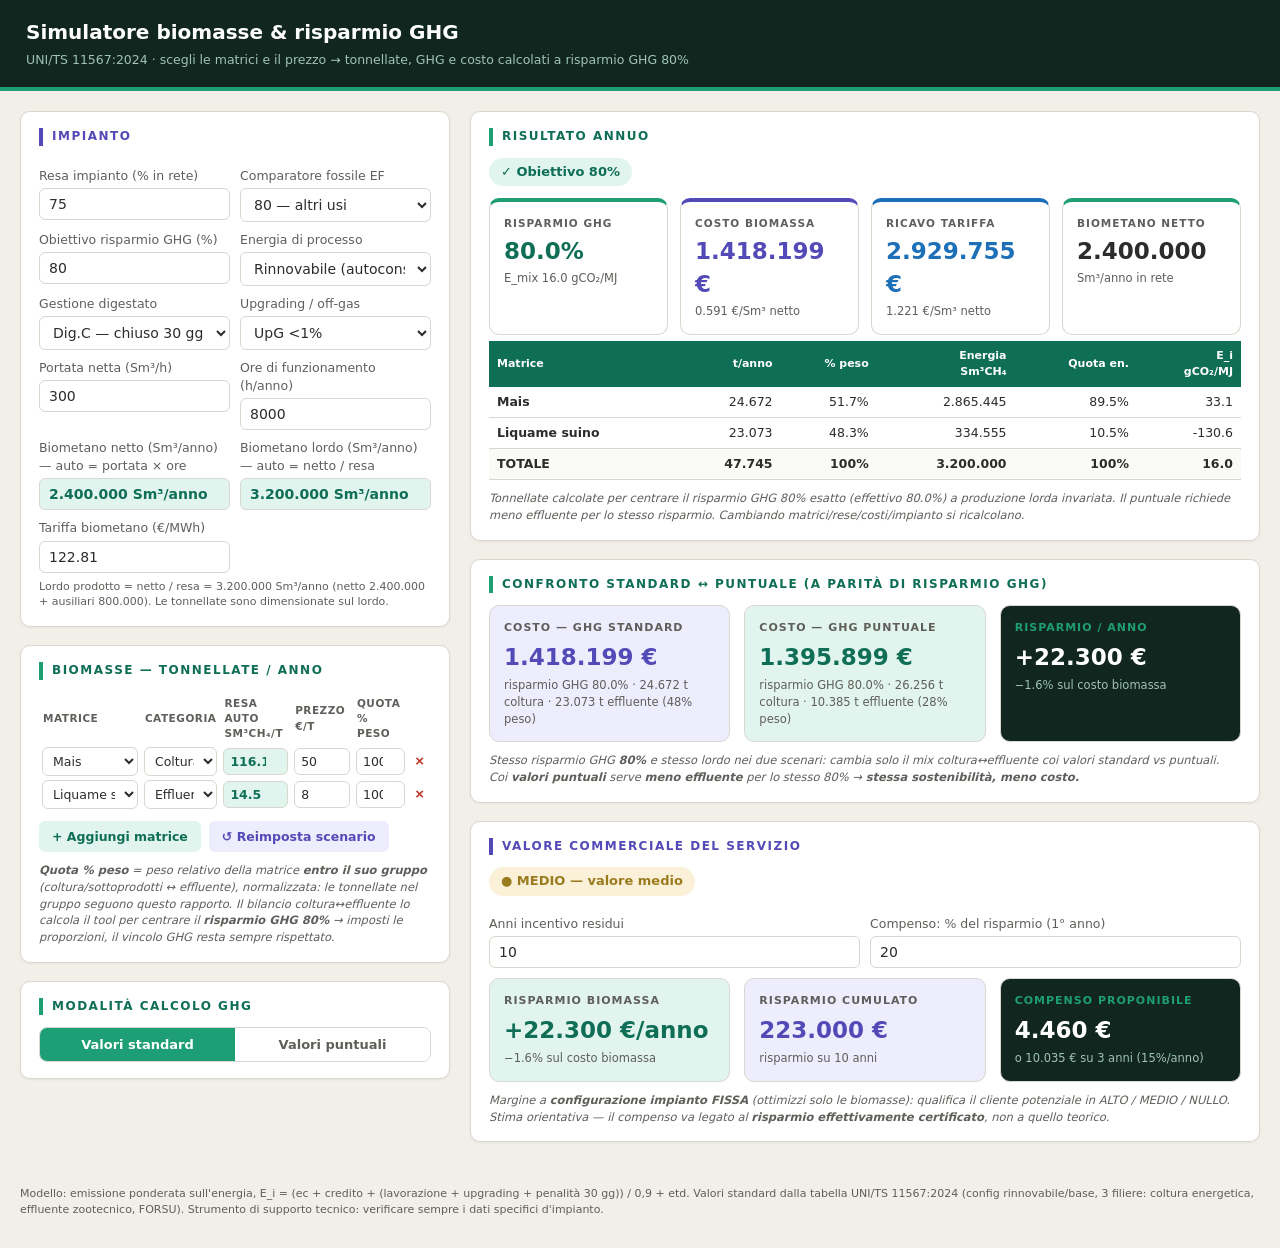
==== commit e898707d: "UI in italiano: rimossi gli inglesismi evitabili (success fee, fee, saving, target, prospect, premiu" ====
--- a/index.html
+++ b/index.html
@@ -77,7 +77,7 @@
 <body>
 <header>
   <h1>Simulatore biomasse &amp; risparmio GHG</h1>
-  <p>UNI/TS 11567:2024 · scegli le matrici e il prezzo → tonnellate, GHG e costo calcolati a saving 80%</p>
+  <p>UNI/TS 11567:2024 · scegli le matrici e il prezzo → tonnellate, GHG e costo calcolati a risparmio GHG 80%</p>
 </header>
 
 <div class="wrap">
@@ -91,7 +91,7 @@
           <select id="ef"><option value="80">80 — altri usi</option><option value="94">94 — trasporti</option></select></div>
       </div>
       <div class="grid2">
-        <div><label>Target risparmio GHG (%)</label><input id="target" type="number" value="80" min="0" max="100" step="1"></div>
+        <div><label>Obiettivo risparmio GHG (%)</label><input id="target" type="number" value="80" min="0" max="100" step="1"></div>
         <div><label>Energia di processo</label>
           <select id="regime"><option value="rinnovabile">Rinnovabile (autoconsumo)</option><option value="base">Base (rete/fossile)</option></select></div>
       </div>
@@ -125,7 +125,7 @@
         <button class="btn btn-add" onclick="addRow()">+ Aggiungi matrice</button>
         <button class="btn btn-reset" onclick="resetSim()">↺ Reimposta scenario</button>
       </div>
-      <div class="note"><b>Quota % peso</b> = peso relativo della matrice <b>entro il suo gruppo</b> (coltura/sottoprodotti ↔ effluente), normalizzata: le tonnellate nel gruppo seguono questo rapporto. Il bilancio coltura↔effluente lo calcola il tool per centrare il <b>saving 80%</b> → imposti le proporzioni, il vincolo GHG resta sempre rispettato.</div>
+      <div class="note"><b>Quota % peso</b> = peso relativo della matrice <b>entro il suo gruppo</b> (coltura/sottoprodotti ↔ effluente), normalizzata: le tonnellate nel gruppo seguono questo rapporto. Il bilancio coltura↔effluente lo calcola il tool per centrare il <b>risparmio GHG 80%</b> → imposti le proporzioni, il vincolo GHG resta sempre rispettato.</div>
     </div>
 
     <div class="card">
@@ -162,7 +162,7 @@
     </div>
 
     <div class="card">
-      <h2>Confronto Standard ↔ Puntuale (a parità di saving)</h2>
+      <h2>Confronto Standard ↔ Puntuale (a parità di risparmio GHG)</h2>
       <div class="cmp">
         <div class="cmpcard std"><div class="t">Costo — GHG standard</div><div class="b" id="cStd">—</div><div class="s" id="cStdMix"></div></div>
         <div class="cmpcard pun"><div class="t">Costo — GHG puntuale</div><div class="b" id="cPun">—</div><div class="s" id="cPunMix"></div></div>
@@ -176,14 +176,14 @@
       <div style="margin-bottom:10px"><span id="badgeMargine" class="badge">—</span></div>
       <div class="grid2">
         <div><label>Anni incentivo residui</label><input id="anniInc" type="number" value="10" min="1" step="1"></div>
-        <div><label>Success fee anno-1 (%)</label><input id="feePct" type="number" value="20" min="0" step="1"></div>
+        <div><label>Compenso: % del risparmio (1° anno)</label><input id="feePct" type="number" value="20" min="0" step="1"></div>
       </div>
       <div class="cmp" style="margin-top:10px">
         <div class="cmpcard pun"><div class="t">Risparmio biomassa</div><div class="b" id="vRisAnno">—</div><div class="s" id="vRisPct"></div></div>
         <div class="cmpcard std"><div class="t">Risparmio cumulato</div><div class="b" id="vRisCum">—</div><div class="s" id="vRisCumN"></div></div>
-        <div class="cmpcard ris"><div class="t">Fee proponibile</div><div class="b" id="vFee">—</div><div class="s" id="vFee3"></div></div>
-      </div>
-      <div class="note" id="vNote">Margine a <b>configurazione impianto FISSA</b> (ottimizzi solo le biomasse): qualifica il prospect in ALTO / MEDIO / NULLO. Stima orientativa — la fee va legata al <b>risparmio effettivamente certificato</b>, non a quello teorico.</div>
+        <div class="cmpcard ris"><div class="t">Compenso proponibile</div><div class="b" id="vFee">—</div><div class="s" id="vFee3"></div></div>
+      </div>
+      <div class="note" id="vNote">Margine a <b>configurazione impianto FISSA</b> (ottimizzi solo le biomasse): qualifica il cliente potenziale in ALTO / MEDIO / NULLO. Stima orientativa — il compenso va legato al <b>risparmio effettivamente certificato</b>, non a quello teorico.</div>
     </div>
   </div>
 </div>
@@ -330,7 +330,7 @@
 
   const bt=document.getElementById('badgeTarget');
   const okT=saving>=target-1e-9;
-  bt.className='badge '+(okT?'ok':'no'); bt.textContent=(okT?'✓ ':'✗ ')+'Target '+(target*100).toFixed(0)+'%';
+  bt.className='badge '+(okT?'ok':'no'); bt.textContent=(okT?'✓ ':'✗ ')+'Obiettivo '+(target*100).toFixed(0)+'%';
 
   let h='';
   rows.forEach(r=>{h+=`<tr><td>${esc(r.nome)}</td><td>${fmt0(r.ton)}</td><td>${totTon>0?(r.ton/totTon*100).toFixed(1):'0'}%</td><td>${fmt0(r.energia)}</td><td>${(r.quota*100).toFixed(1)}%</td><td>${r.E.toFixed(1)}</td></tr>`;});
@@ -338,8 +338,8 @@
   document.getElementById('detBody').innerHTML=h;
 
   const rn=document.getElementById('rebNote');
-  if(built.ok) rn.textContent='Tonnellate calcolate per centrare il saving '+(target*100).toFixed(0)+'% esatto (effettivo '+(saving*100).toFixed(1)+'%) a produzione lorda invariata. Il puntuale richiede meno effluente per lo stesso saving. Cambiando matrici/rese/costi/impianto si ricalcolano.';
-  else rn.textContent='Per dimensionare il mix al target servono almeno una coltura/FORSU e un effluente.';
+  if(built.ok) rn.textContent='Tonnellate calcolate per centrare il risparmio GHG '+(target*100).toFixed(0)+'% esatto (effettivo '+(saving*100).toFixed(1)+'%) a produzione lorda invariata. Il puntuale richiede meno effluente per lo stesso risparmio. Cambiando matrici/rese/costi/impianto si ricalcolano.';
+  else rn.textContent='Per dimensionare il mix all\'obiettivo servono almeno una coltura/FORSU e un effluente.';
 
   const aux=gross-netto;
   document.getElementById('prodCheck').textContent=
@@ -408,7 +408,7 @@
     return;
   }
   const tgt=(EF>0?((EF-EmixT)/EF*100):0).toFixed(0);
-  note.innerHTML='Stesso saving <b>'+tgt+'%</b> e stesso lordo nei due scenari: cambia solo il mix coltura↔effluente coi valori standard vs puntuali. Coi <b>valori puntuali</b> serve <b>meno effluente</b> per lo stesso 80% → <b>stessa sostenibilità, meno costo.</b>';
+  note.innerHTML='Stesso risparmio GHG <b>'+tgt+'%</b> e stesso lordo nei due scenari: cambia solo il mix coltura↔effluente coi valori standard vs puntuali. Coi <b>valori puntuali</b> serve <b>meno effluente</b> per lo stesso 80% → <b>stessa sostenibilità, meno costo.</b>';
   const gPun=ghgParams(); gPun.mode='puntuale';
   const S=buildMix(EmixT,lordo,c,{mode:'standard'}).rows;
   const P=buildMix(EmixT,lordo,c,gPun).rows;
@@ -423,8 +423,8 @@
   document.getElementById('cStd').textContent=fmt0(costS)+' €';
   document.getElementById('cPun').textContent=fmt0(costP)+' €';
   document.getElementById('cRis').textContent=(ris>=0?'+':'')+fmt0(ris)+' €';
-  document.getElementById('cStdMix').textContent='saving '+svS.toFixed(1)+'% · '+fmt0(tC(S))+' t coltura · '+fmt0(tE(S))+' t effluente ('+(ws(S)*100).toFixed(0)+'% peso)';
-  document.getElementById('cPunMix').textContent='saving '+svP.toFixed(1)+'% · '+fmt0(tC(P))+' t coltura · '+fmt0(tE(P))+' t effluente ('+(ws(P)*100).toFixed(0)+'% peso)';
+  document.getElementById('cStdMix').textContent='risparmio GHG '+svS.toFixed(1)+'% · '+fmt0(tC(S))+' t coltura · '+fmt0(tE(S))+' t effluente ('+(ws(S)*100).toFixed(0)+'% peso)';
+  document.getElementById('cPunMix').textContent='risparmio GHG '+svP.toFixed(1)+'% · '+fmt0(tC(P))+' t coltura · '+fmt0(tE(P))+' t effluente ('+(ws(P)*100).toFixed(0)+'% peso)';
   document.getElementById('cRisPct').textContent=(costS>0?('−'+(ris/costS*100).toFixed(1)+'% sul costo biomassa'):'');
   valoreCommerciale(ris,costS);
 }
@@ -439,10 +439,10 @@
   const feePct=Math.max(0,+document.getElementById('feePct').value||0);
   const risCum=ris*anni, feeY1=ris*feePct/100, fee3=ris*0.15*Math.min(anni,3);
   let clazz,lab;
-  if(ris<=0){clazz='no';lab='✗ NULLO — il puntuale non riduce il costo: fuori target';}
-  else if(ris<20000){clazz='no';lab='✗ NULLO — risparmio troppo basso: fuori target';}
-  else if(ris<150000){clazz='mid';lab='● MEDIO — cliente standard';}
-  else {clazz='ok';lab='★ ALTO — cliente premium';}
+  if(ris<=0){clazz='no';lab='✗ NULLO — il puntuale non riduce il costo: non vendibile';}
+  else if(ris<20000){clazz='no';lab='✗ NULLO — risparmio troppo basso: non vendibile';}
+  else if(ris<150000){clazz='mid';lab='● MEDIO — valore medio';}
+  else {clazz='ok';lab='★ ALTO — alto valore';}
   bm.className='badge '+clazz; bm.textContent=lab;
   set('vRisAnno',(ris>=0?'+':'')+fmt0(ris)+' €/anno');
   set('vRisPct',costS>0?('−'+(ris/costS*100).toFixed(1)+'% sul costo biomassa'):'');
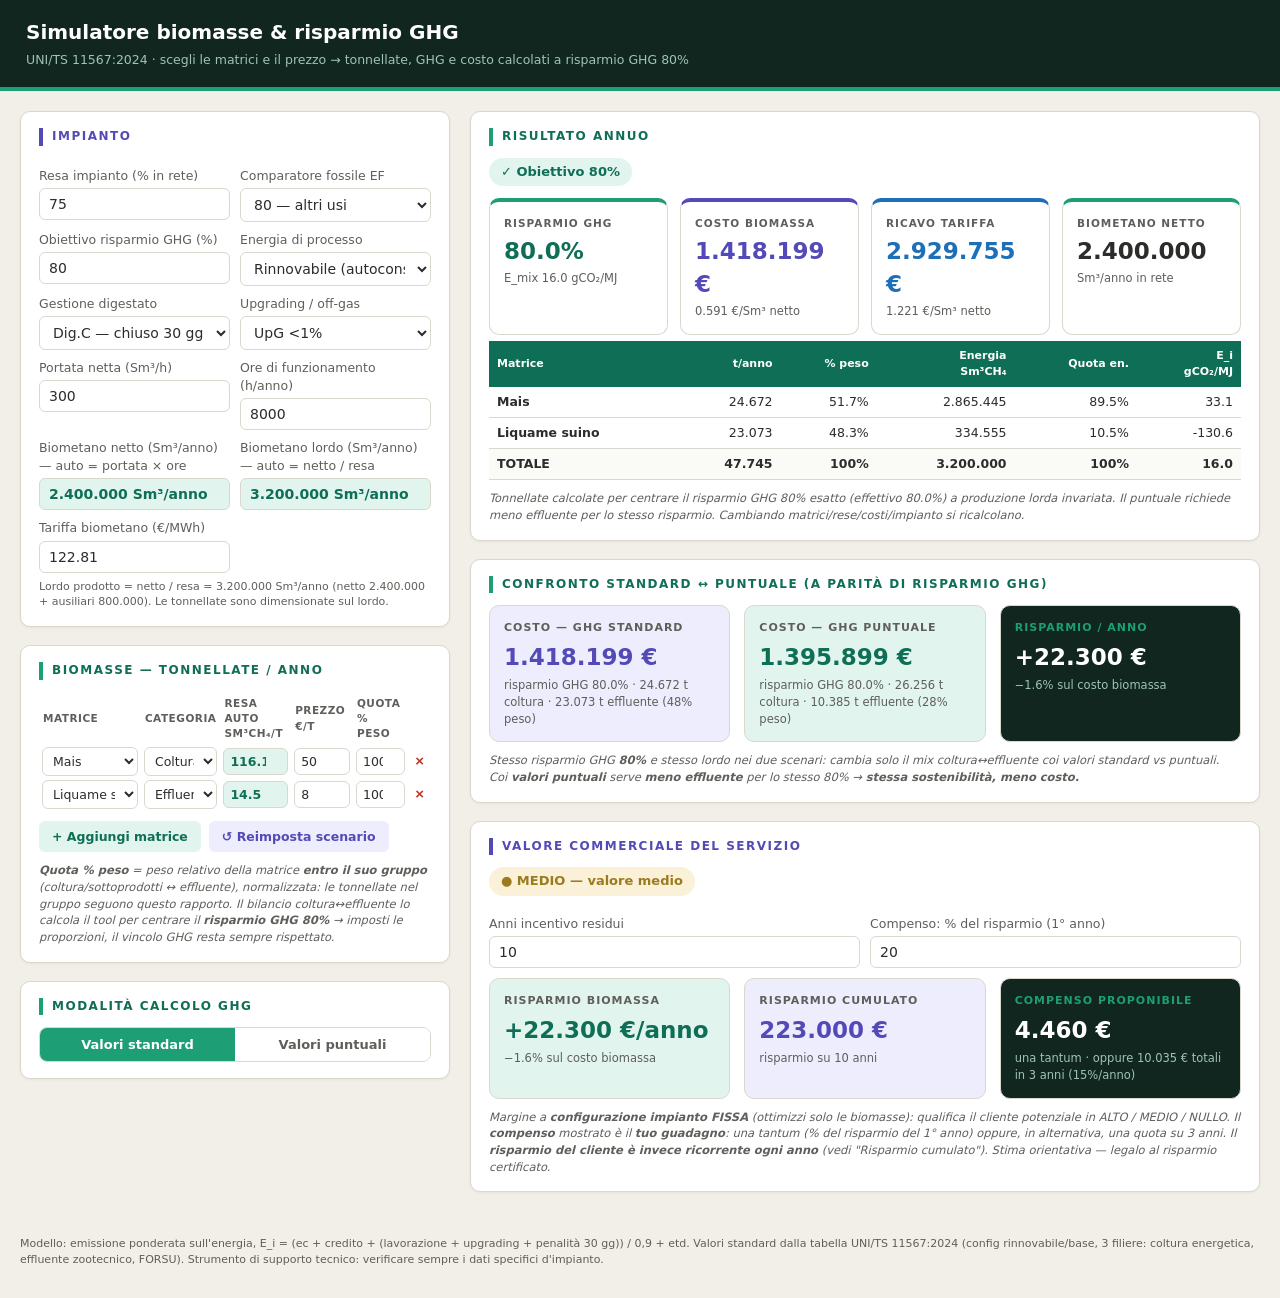
==== commit 3e62701c: "Compenso: chiarito una tantum vs totale su 3 anni (e che il risparmio cliente e' ricorrente) - vFee3" ====
--- a/index.html
+++ b/index.html
@@ -183,7 +183,7 @@
         <div class="cmpcard std"><div class="t">Risparmio cumulato</div><div class="b" id="vRisCum">—</div><div class="s" id="vRisCumN"></div></div>
         <div class="cmpcard ris"><div class="t">Compenso proponibile</div><div class="b" id="vFee">—</div><div class="s" id="vFee3"></div></div>
       </div>
-      <div class="note" id="vNote">Margine a <b>configurazione impianto FISSA</b> (ottimizzi solo le biomasse): qualifica il cliente potenziale in ALTO / MEDIO / NULLO. Stima orientativa — il compenso va legato al <b>risparmio effettivamente certificato</b>, non a quello teorico.</div>
+      <div class="note" id="vNote">Margine a <b>configurazione impianto FISSA</b> (ottimizzi solo le biomasse): qualifica il cliente potenziale in ALTO / MEDIO / NULLO. Il <b>compenso</b> mostrato è il <b>tuo guadagno</b>: una tantum (% del risparmio del 1° anno) oppure, in alternativa, una quota su 3 anni. Il <b>risparmio del cliente è invece ricorrente ogni anno</b> (vedi "Risparmio cumulato"). Stima orientativa — legalo al risparmio certificato.</div>
     </div>
   </div>
 </div>
@@ -448,7 +448,7 @@
   set('vRisPct',costS>0?('−'+(ris/costS*100).toFixed(1)+'% sul costo biomassa'):'');
   set('vRisCum',fmt0(risCum)+' €'); set('vRisCumN','risparmio su '+anni+' anni');
   set('vFee', ris>0?fmt0(feeY1)+' €':'—');
-  set('vFee3', ris>0?('o '+fmt0(fee3)+' € su 3 anni (15%/anno)'):'');
+  set('vFee3', ris>0?('una tantum · oppure '+fmt0(fee3)+' € totali in 3 anni (15%/anno)'):'');
 }
 // converte frazione energia effluente -> frazione peso (servono rese rappresentative)
 function wsFromXe(xe,gc,ge){
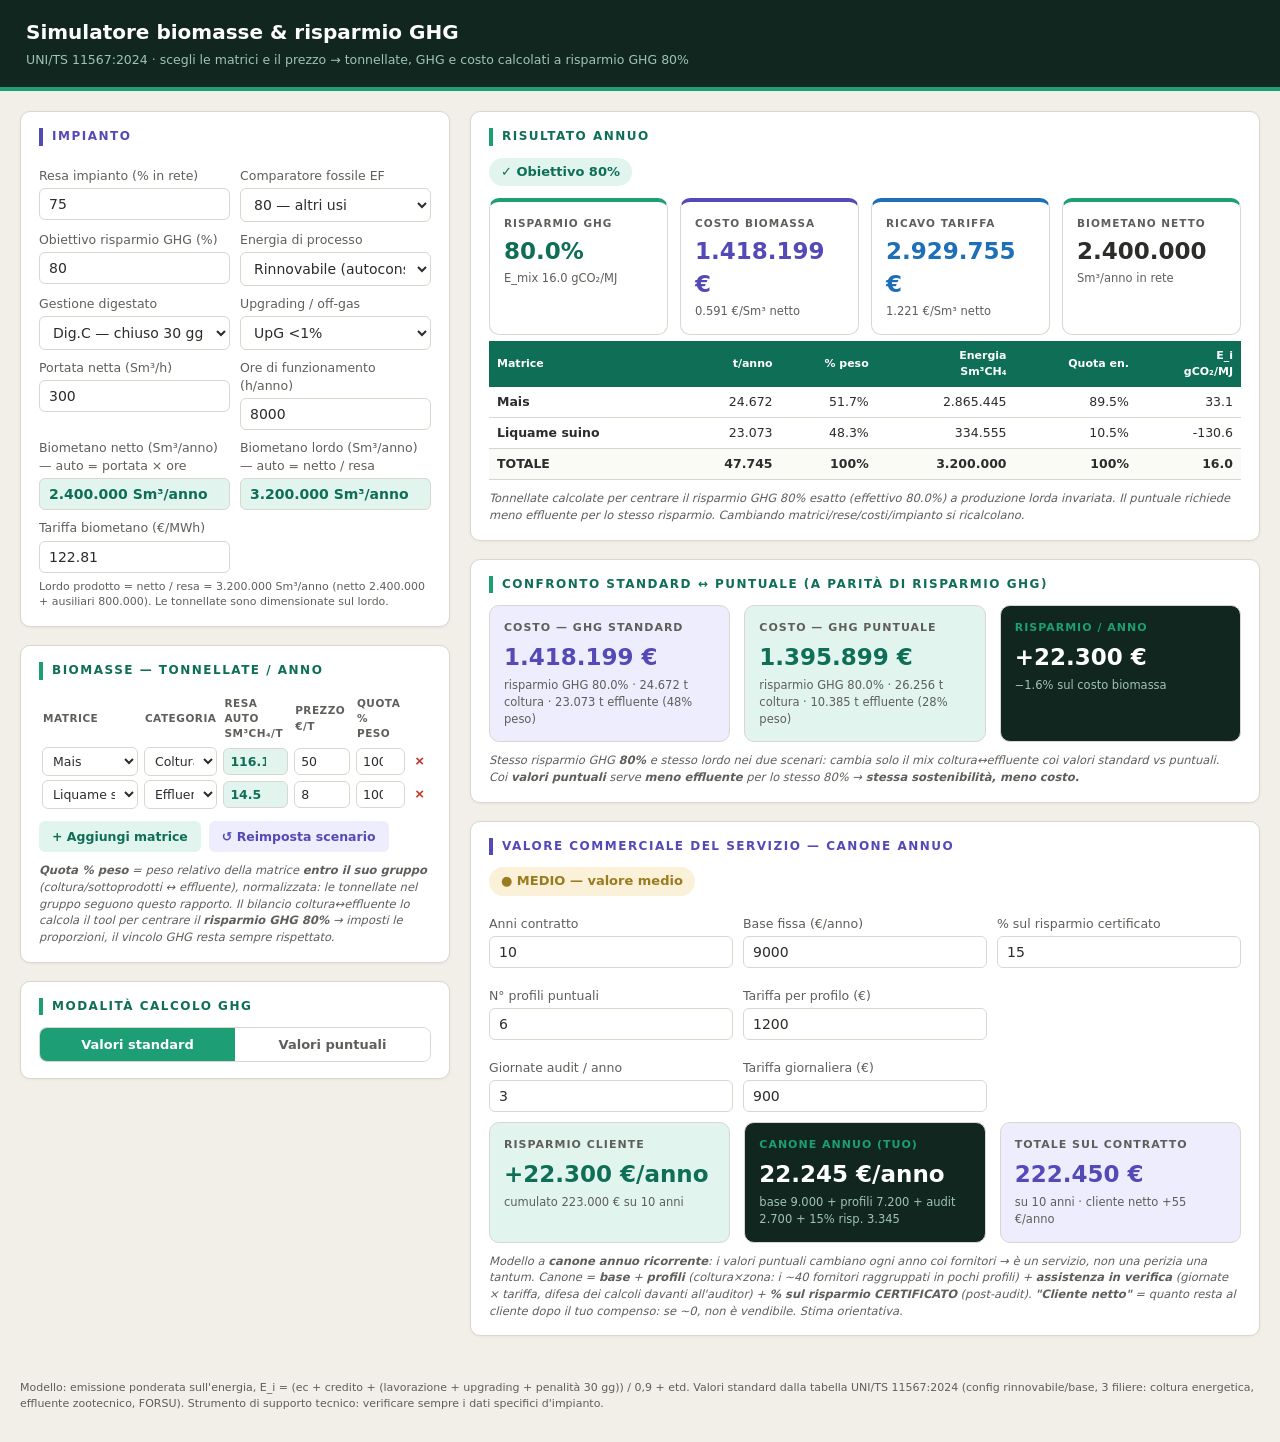
==== commit 4ccedf52: "Pannello commerciale: modello a CANONE ANNUO a 4 voci (servizio ricorrente) - Sostituito il modello " ====
--- a/index.html
+++ b/index.html
@@ -172,18 +172,25 @@
     </div>
 
     <div class="card purp">
-      <h2>Valore commerciale del servizio</h2>
+      <h2>Valore commerciale del servizio — canone annuo</h2>
       <div style="margin-bottom:10px"><span id="badgeMargine" class="badge">—</span></div>
-      <div class="grid2">
-        <div><label>Anni incentivo residui</label><input id="anniInc" type="number" value="10" min="1" step="1"></div>
-        <div><label>Compenso: % del risparmio (1° anno)</label><input id="feePct" type="number" value="20" min="0" step="1"></div>
+      <div class="grid3">
+        <div><label>Anni contratto</label><input id="anniInc" type="number" value="10" min="1" step="1"></div>
+        <div><label>Base fissa (€/anno)</label><input id="baseFee" type="number" value="9000" min="0" step="500"></div>
+        <div><label>% sul risparmio certificato</label><input id="pctCert" type="number" value="15" min="0" step="1"></div>
+        <div><label>N° profili puntuali</label><input id="nProfili" type="number" value="6" min="0" step="1"></div>
+        <div><label>Tariffa per profilo (€)</label><input id="tarProfilo" type="number" value="1200" min="0" step="100"></div>
+        <div></div>
+        <div><label>Giornate audit / anno</label><input id="ggAudit" type="number" value="3" min="0" step="0.5"></div>
+        <div><label>Tariffa giornaliera (€)</label><input id="tarGiorno" type="number" value="900" min="0" step="50"></div>
+        <div></div>
       </div>
       <div class="cmp" style="margin-top:10px">
-        <div class="cmpcard pun"><div class="t">Risparmio biomassa</div><div class="b" id="vRisAnno">—</div><div class="s" id="vRisPct"></div></div>
-        <div class="cmpcard std"><div class="t">Risparmio cumulato</div><div class="b" id="vRisCum">—</div><div class="s" id="vRisCumN"></div></div>
-        <div class="cmpcard ris"><div class="t">Compenso proponibile</div><div class="b" id="vFee">—</div><div class="s" id="vFee3"></div></div>
-      </div>
-      <div class="note" id="vNote">Margine a <b>configurazione impianto FISSA</b> (ottimizzi solo le biomasse): qualifica il cliente potenziale in ALTO / MEDIO / NULLO. Il <b>compenso</b> mostrato è il <b>tuo guadagno</b>: una tantum (% del risparmio del 1° anno) oppure, in alternativa, una quota su 3 anni. Il <b>risparmio del cliente è invece ricorrente ogni anno</b> (vedi "Risparmio cumulato"). Stima orientativa — legalo al risparmio certificato.</div>
+        <div class="cmpcard pun"><div class="t">Risparmio cliente</div><div class="b" id="vRisAnno">—</div><div class="s" id="vRisCumN"></div></div>
+        <div class="cmpcard ris"><div class="t">Canone annuo (tuo)</div><div class="b" id="vCanone">—</div><div class="s" id="vCanoneBreak"></div></div>
+        <div class="cmpcard std"><div class="t">Totale sul contratto</div><div class="b" id="vContratto">—</div><div class="s" id="vQuota"></div></div>
+      </div>
+      <div class="note" id="vNote">Modello a <b>canone annuo ricorrente</b>: i valori puntuali cambiano ogni anno coi fornitori → è un servizio, non una perizia una tantum. Canone = <b>base</b> + <b>profili</b> (coltura×zona: i ~40 fornitori raggruppati in pochi profili) + <b>assistenza in verifica</b> (giornate × tariffa, difesa dei calcoli davanti all'auditor) + <b>% sul risparmio CERTIFICATO</b> (post-audit). <b>"Cliente netto"</b> = quanto resta al cliente dopo il tuo compenso: se ~0, non è vendibile. Stima orientativa.</div>
     </div>
   </div>
 </div>
@@ -429,26 +436,31 @@
   valoreCommerciale(ris,costS);
 }
 
-/* Valore commerciale del servizio: classifica il margine e stima la fee (config impianto fissa) */
+/* Valore commerciale: canone annuo = base + profili + assistenza verifica + % sul risparmio certificato */
 function valoreCommerciale(ris,costS){
   const set=(id,v)=>{const e=document.getElementById(id); if(e)e.textContent=v;};
   const bm=document.getElementById('badgeMargine');
   if(ris===null){ bm.className='badge'; bm.textContent='—';
-    ['vRisAnno','vRisCum','vFee'].forEach(id=>set(id,'n/d')); ['vRisPct','vRisCumN','vFee3'].forEach(id=>set(id,'')); return; }
-  const anni=Math.max(1,+document.getElementById('anniInc').value||10);
-  const feePct=Math.max(0,+document.getElementById('feePct').value||0);
-  const risCum=ris*anni, feeY1=ris*feePct/100, fee3=ris*0.15*Math.min(anni,3);
+    ['vRisAnno','vCanone','vContratto'].forEach(id=>set(id,'n/d')); ['vRisCumN','vCanoneBreak','vQuota'].forEach(id=>set(id,'')); return; }
+  const num=id=>{const e=document.getElementById(id); return Math.max(0,+(e&&e.value)||0);};
+  const anni=Math.max(1,+document.getElementById('anniInc').value||1);
+  const base=num('baseFee'), nP=num('nProfili'), tP=num('tarProfilo'), gg=num('ggAudit'), tG=num('tarGiorno'), pct=num('pctCert');
   let clazz,lab;
   if(ris<=0){clazz='no';lab='✗ NULLO — il puntuale non riduce il costo: non vendibile';}
   else if(ris<20000){clazz='no';lab='✗ NULLO — risparmio troppo basso: non vendibile';}
   else if(ris<150000){clazz='mid';lab='● MEDIO — valore medio';}
   else {clazz='ok';lab='★ ALTO — alto valore';}
   bm.className='badge '+clazz; bm.textContent=lab;
+  const risCum=ris*anni;
   set('vRisAnno',(ris>=0?'+':'')+fmt0(ris)+' €/anno');
-  set('vRisPct',costS>0?('−'+(ris/costS*100).toFixed(1)+'% sul costo biomassa'):'');
-  set('vRisCum',fmt0(risCum)+' €'); set('vRisCumN','risparmio su '+anni+' anni');
-  set('vFee', ris>0?fmt0(feeY1)+' €':'—');
-  set('vFee3', ris>0?('una tantum · oppure '+fmt0(fee3)+' € totali in 3 anni (15%/anno)'):'');
+  set('vRisCumN','cumulato '+fmt0(risCum)+' € su '+anni+' anni');
+  const costoProfili=nP*tP, costoAudit=gg*tG, quota=ris>0?ris*pct/100:0;
+  const canone=base+costoProfili+costoAudit+quota;
+  set('vCanone',fmt0(canone)+' €/anno');
+  set('vCanoneBreak','base '+fmt0(base)+' + profili '+fmt0(costoProfili)+' + audit '+fmt0(costoAudit)+' + '+pct+'% risp. '+fmt0(quota));
+  const nettoCliente=ris-canone;
+  set('vContratto',fmt0(canone*anni)+' €');
+  set('vQuota', ris>0?('su '+anni+' anni · cliente netto '+(nettoCliente>=0?'+':'')+fmt0(nettoCliente)+' €/anno'):'risparmio nullo — servizio non giustificato');
 }
 // converte frazione energia effluente -> frazione peso (servono rese rappresentative)
 function wsFromXe(xe,gc,ge){
@@ -499,7 +511,7 @@
 function esc(s){return String(s).replace(/[&<>"]/g,c=>({'&':'&amp;','<':'&lt;','>':'&gt;','"':'&quot;'}[c]));}
 
 // listeners sui campi impianto
-['resaImp','target','regime','dig','offgas','portata','ore','tariffa','migEc','migCred','migEtd','anniInc','feePct'].forEach(id=>{
+['resaImp','target','regime','dig','offgas','portata','ore','tariffa','migEc','migCred','migEtd','anniInc','baseFee','pctCert','nProfili','tarProfilo','ggAudit','tarGiorno'].forEach(id=>{
   document.getElementById(id).addEventListener('input',calc);
 });
 // Comparatore EF <-> target soglia di legge: 80 (altri usi/rete) -> 80% ; 94 (trasporti) -> 65%
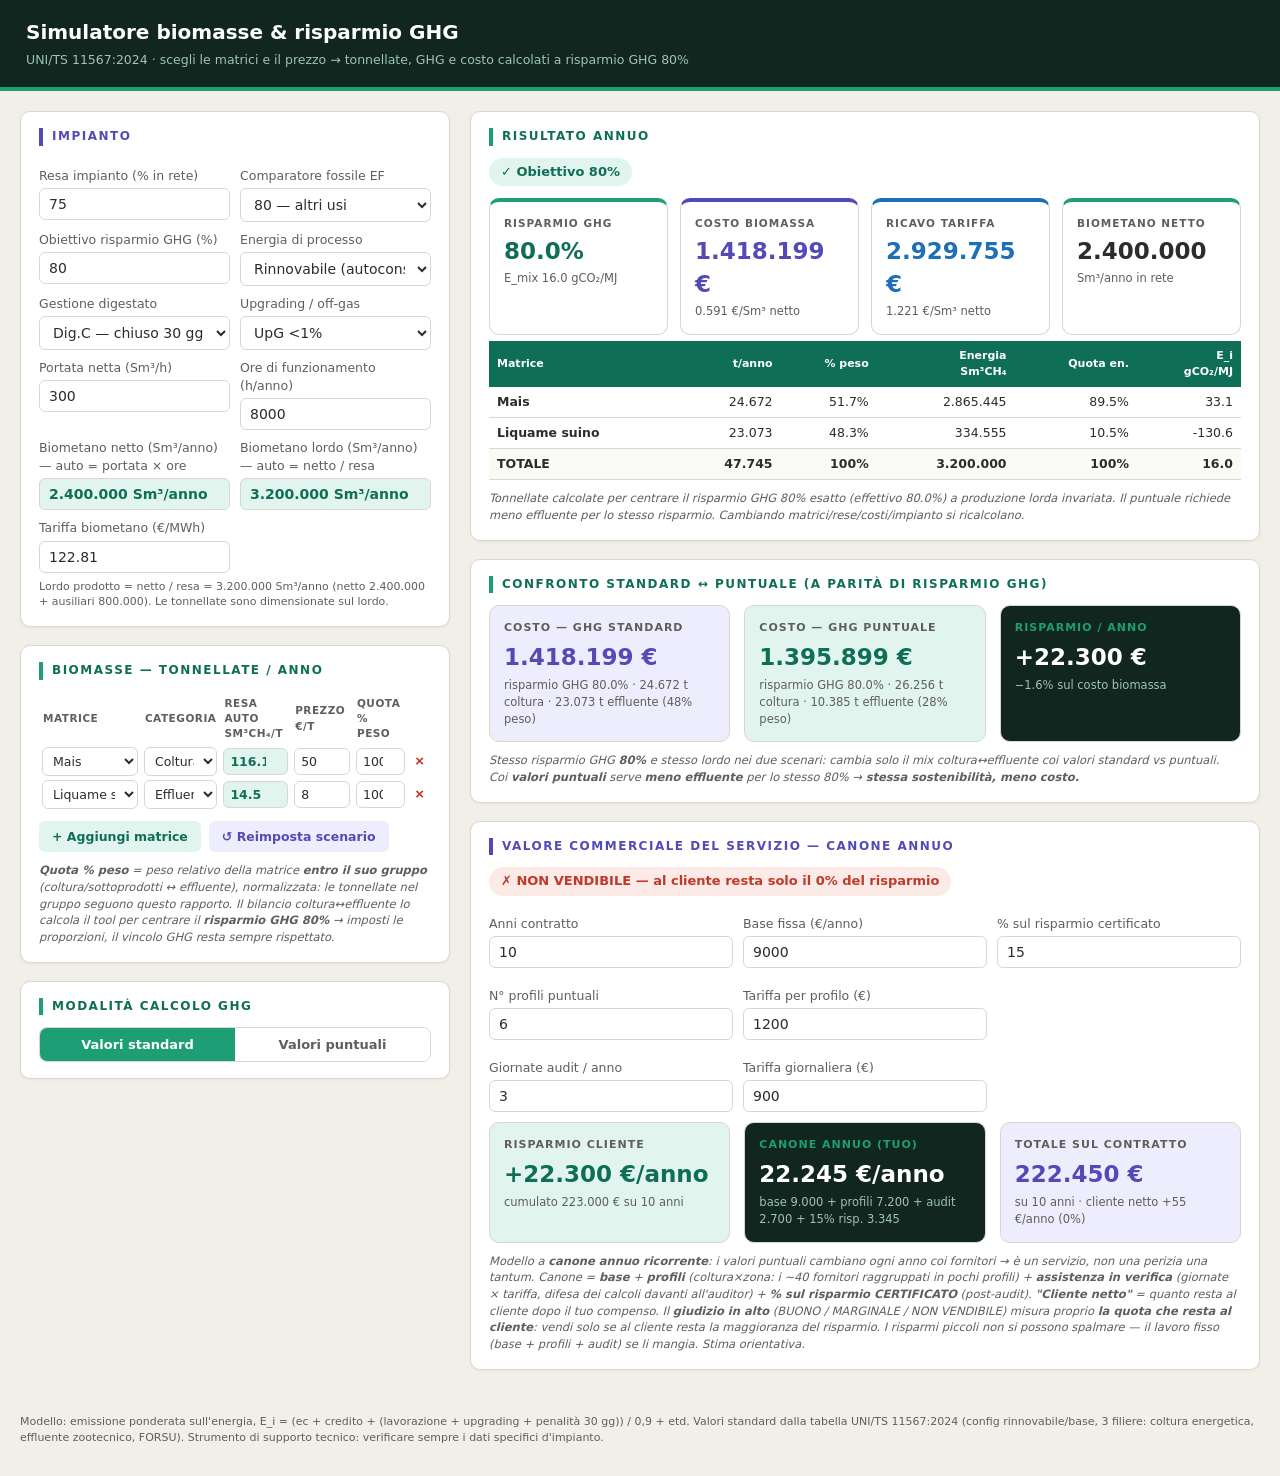
==== commit 2c8fee81: "Giudizio commerciale per VENDIBILITA' (quota che resta al cliente), non per risparmio assoluto - Pri" ====
--- a/index.html
+++ b/index.html
@@ -190,7 +190,7 @@
         <div class="cmpcard ris"><div class="t">Canone annuo (tuo)</div><div class="b" id="vCanone">—</div><div class="s" id="vCanoneBreak"></div></div>
         <div class="cmpcard std"><div class="t">Totale sul contratto</div><div class="b" id="vContratto">—</div><div class="s" id="vQuota"></div></div>
       </div>
-      <div class="note" id="vNote">Modello a <b>canone annuo ricorrente</b>: i valori puntuali cambiano ogni anno coi fornitori → è un servizio, non una perizia una tantum. Canone = <b>base</b> + <b>profili</b> (coltura×zona: i ~40 fornitori raggruppati in pochi profili) + <b>assistenza in verifica</b> (giornate × tariffa, difesa dei calcoli davanti all'auditor) + <b>% sul risparmio CERTIFICATO</b> (post-audit). <b>"Cliente netto"</b> = quanto resta al cliente dopo il tuo compenso: se ~0, non è vendibile. Stima orientativa.</div>
+      <div class="note" id="vNote">Modello a <b>canone annuo ricorrente</b>: i valori puntuali cambiano ogni anno coi fornitori → è un servizio, non una perizia una tantum. Canone = <b>base</b> + <b>profili</b> (coltura×zona: i ~40 fornitori raggruppati in pochi profili) + <b>assistenza in verifica</b> (giornate × tariffa, difesa dei calcoli davanti all'auditor) + <b>% sul risparmio CERTIFICATO</b> (post-audit). <b>"Cliente netto"</b> = quanto resta al cliente dopo il tuo compenso. Il <b>giudizio in alto</b> (BUONO / MARGINALE / NON VENDIBILE) misura proprio <b>la quota che resta al cliente</b>: vendi solo se al cliente resta la maggioranza del risparmio. I risparmi piccoli non si possono spalmare — il lavoro fisso (base + profili + audit) se li mangia. Stima orientativa.</div>
     </div>
   </div>
 </div>
@@ -445,22 +445,24 @@
   const num=id=>{const e=document.getElementById(id); return Math.max(0,+(e&&e.value)||0);};
   const anni=Math.max(1,+document.getElementById('anniInc').value||1);
   const base=num('baseFee'), nP=num('nProfili'), tP=num('tarProfilo'), gg=num('ggAudit'), tG=num('tarGiorno'), pct=num('pctCert');
+  const costoProfili=nP*tP, costoAudit=gg*tG, quota=ris>0?ris*pct/100:0;
+  const canone=base+costoProfili+costoAudit+quota;
+  const risCum=ris*anni, nettoCliente=ris-canone;
+  const sCliente=ris>0?nettoCliente/ris:-1; // quota del risparmio che RESTA al cliente
+  // VENDIBILITÀ: conta quanto resta al CLIENTE, non il risparmio assoluto. Se il compenso lo erode, non è vendibile.
   let clazz,lab;
-  if(ris<=0){clazz='no';lab='✗ NULLO — il puntuale non riduce il costo: non vendibile';}
-  else if(ris<20000){clazz='no';lab='✗ NULLO — risparmio troppo basso: non vendibile';}
-  else if(ris<150000){clazz='mid';lab='● MEDIO — valore medio';}
-  else {clazz='ok';lab='★ ALTO — alto valore';}
+  if(ris<=0){clazz='no';lab='✗ NON VENDIBILE — il puntuale non riduce il costo';}
+  else if(nettoCliente<=0){clazz='no';lab='✗ NON VENDIBILE — il tuo compenso supera il risparmio del cliente';}
+  else if(sCliente<0.10){clazz='no';lab='✗ NON VENDIBILE — al cliente resta solo il '+(sCliente*100).toFixed(0)+'% del risparmio';}
+  else if(sCliente<0.50){clazz='mid';lab='⚠ MARGINALE — al cliente resta il '+(sCliente*100).toFixed(0)+'%: rivedi le voci o scarta';}
+  else {clazz='ok';lab='★ BUONO — al cliente resta il '+(sCliente*100).toFixed(0)+'% del risparmio';}
   bm.className='badge '+clazz; bm.textContent=lab;
-  const risCum=ris*anni;
   set('vRisAnno',(ris>=0?'+':'')+fmt0(ris)+' €/anno');
   set('vRisCumN','cumulato '+fmt0(risCum)+' € su '+anni+' anni');
-  const costoProfili=nP*tP, costoAudit=gg*tG, quota=ris>0?ris*pct/100:0;
-  const canone=base+costoProfili+costoAudit+quota;
   set('vCanone',fmt0(canone)+' €/anno');
   set('vCanoneBreak','base '+fmt0(base)+' + profili '+fmt0(costoProfili)+' + audit '+fmt0(costoAudit)+' + '+pct+'% risp. '+fmt0(quota));
-  const nettoCliente=ris-canone;
   set('vContratto',fmt0(canone*anni)+' €');
-  set('vQuota', ris>0?('su '+anni+' anni · cliente netto '+(nettoCliente>=0?'+':'')+fmt0(nettoCliente)+' €/anno'):'risparmio nullo — servizio non giustificato');
+  set('vQuota', ris>0?('su '+anni+' anni · cliente netto '+(nettoCliente>=0?'+':'')+fmt0(nettoCliente)+' €/anno ('+(sCliente*100).toFixed(0)+'%)'):'risparmio nullo — servizio non giustificato');
 }
 // converte frazione energia effluente -> frazione peso (servono rese rappresentative)
 function wsFromXe(xe,gc,ge){
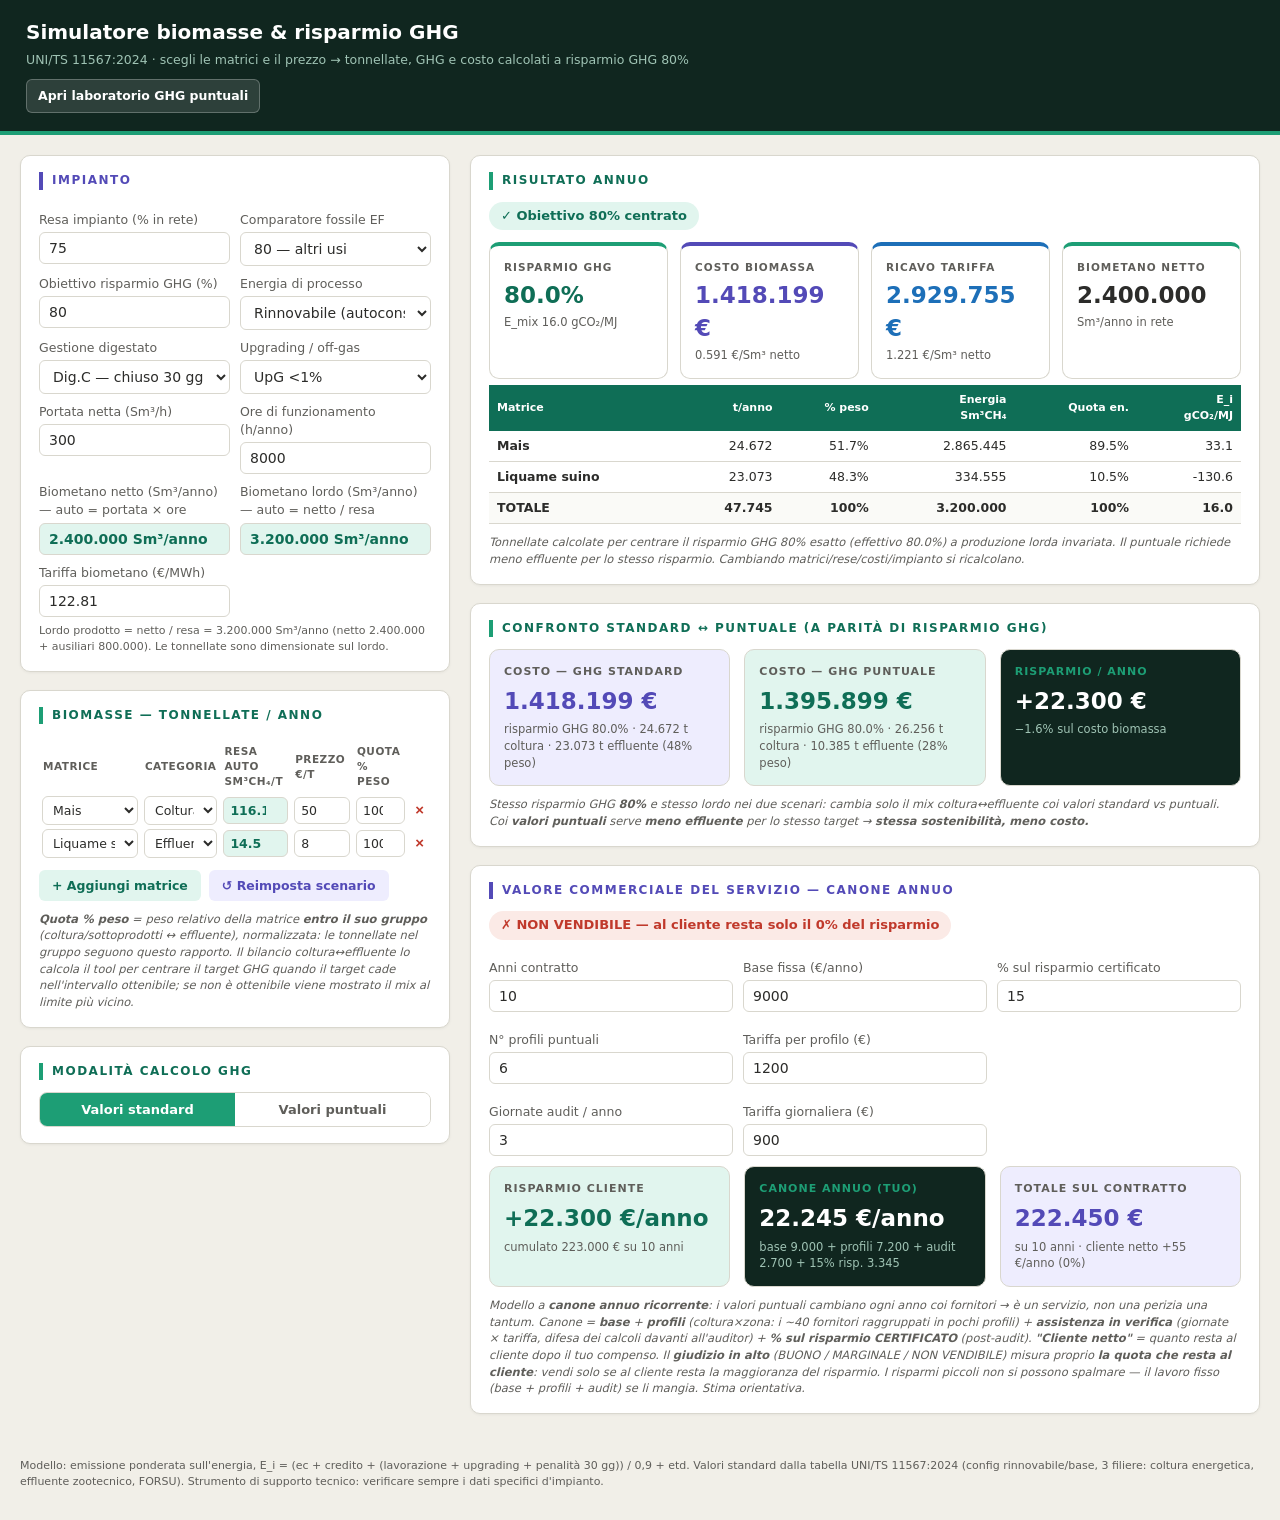
==== commit 894444f7: "Add punctual GHG analysis module" ====
--- a/index.html
+++ b/index.html
@@ -16,6 +16,7 @@
   header{background:#10261F;color:#fff;padding:18px 26px;border-bottom:4px solid var(--green)}
   header h1{margin:0;font-size:20px;font-weight:700}
   header p{margin:4px 0 0;font-size:12.5px;color:#9FC3B4}
+  header a{display:inline-block;margin-top:10px;color:#fff;background:rgba(255,255,255,.12);border:1px solid rgba(255,255,255,.25);border-radius:6px;padding:7px 11px;text-decoration:none;font-size:12.5px;font-weight:700}
   .wrap{max-width:1280px;margin:0 auto;padding:20px;display:grid;grid-template-columns:430px 1fr;gap:20px;align-items:start}
   @media(max-width:980px){.wrap{grid-template-columns:1fr}}
   .card{background:var(--white);border:1px solid var(--line);border-radius:10px;padding:16px 18px;margin-bottom:18px;box-shadow:0 1px 3px rgba(0,0,0,.05)}
@@ -27,10 +28,12 @@
   .grid2{display:grid;grid-template-columns:1fr 1fr;gap:10px}
   .grid3{display:grid;grid-template-columns:1fr 1fr 1fr;gap:10px}
   /* tabella matrici */
+  .table-scroll{width:100%;overflow-x:auto}
   table.mat{width:100%;border-collapse:collapse;font-size:12.5px;margin-top:4px}
   table.mat th{text-align:left;font-size:10.5px;color:var(--sub);text-transform:uppercase;letter-spacing:.5px;padding:4px 4px;font-weight:600}
   table.mat td{padding:2px 3px}
   table.mat input,table.mat select{padding:5px 6px;font-size:12.5px}
+  @media(max-width:680px){table.mat{min-width:660px}.grid2,.grid3{grid-template-columns:1fr}}
   .btn{display:inline-block;border:none;border-radius:6px;padding:8px 13px;font-size:12.5px;font-weight:600;cursor:pointer;font-family:inherit}
   .btn-add{background:var(--greenbg);color:var(--greend)}
   .btn-reset{background:var(--purpbg);color:var(--purp)}
@@ -78,6 +81,7 @@
 <header>
   <h1>Simulatore biomasse &amp; risparmio GHG</h1>
   <p>UNI/TS 11567:2024 · scegli le matrici e il prezzo → tonnellate, GHG e costo calcolati a risparmio GHG 80%</p>
+  <a href="ghg-puntuali/">Apri laboratorio GHG puntuali</a>
 </header>
 
 <div class="wrap">
@@ -118,14 +122,16 @@
 
     <div class="card">
       <h2>Biomasse — tonnellate / anno</h2>
-      <table class="mat"><thead><tr>
-        <th style="width:26%">Matrice</th><th style="width:20%">Categoria</th><th>Resa auto<br>Sm³CH₄/t</th><th>Prezzo<br>€/t</th><th>Quota<br>% peso</th><th></th>
-      </tr></thead><tbody id="matBody"></tbody></table>
+      <div class="table-scroll">
+        <table class="mat"><thead><tr>
+          <th style="width:26%">Matrice</th><th style="width:20%">Categoria</th><th>Resa auto<br>Sm³CH₄/t</th><th>Prezzo<br>€/t</th><th>Quota<br>% peso</th><th></th>
+        </tr></thead><tbody id="matBody"></tbody></table>
+      </div>
       <div class="btnrow">
         <button class="btn btn-add" onclick="addRow()">+ Aggiungi matrice</button>
         <button class="btn btn-reset" onclick="resetSim()">↺ Reimposta scenario</button>
       </div>
-      <div class="note"><b>Quota % peso</b> = peso relativo della matrice <b>entro il suo gruppo</b> (coltura/sottoprodotti ↔ effluente), normalizzata: le tonnellate nel gruppo seguono questo rapporto. Il bilancio coltura↔effluente lo calcola il tool per centrare il <b>risparmio GHG 80%</b> → imposti le proporzioni, il vincolo GHG resta sempre rispettato.</div>
+      <div class="note"><b>Quota % peso</b> = peso relativo della matrice <b>entro il suo gruppo</b> (coltura/sottoprodotti ↔ effluente), normalizzata: le tonnellate nel gruppo seguono questo rapporto. Il bilancio coltura↔effluente lo calcola il tool per centrare il target GHG quando il target cade nell'intervallo ottenibile; se non è ottenibile viene mostrato il mix al limite più vicino.</div>
     </div>
 
     <div class="card">
@@ -337,7 +343,15 @@
 
   const bt=document.getElementById('badgeTarget');
   const okT=saving>=target-1e-9;
-  bt.className='badge '+(okT?'ok':'no'); bt.textContent=(okT?'✓ ':'✗ ')+'Obiettivo '+(target*100).toFixed(0)+'%';
+  if(!built.ok){
+    bt.className='badge no'; bt.textContent='✗ Dati insufficienti';
+  }else if(built.targetReachable){
+    bt.className='badge ok'; bt.textContent='✓ Obiettivo '+(target*100).toFixed(0)+'% centrato';
+  }else if(okT){
+    bt.className='badge mid'; bt.textContent='⚠ Obiettivo superato, mix al limite';
+  }else{
+    bt.className='badge no'; bt.textContent='✗ Obiettivo '+(target*100).toFixed(0)+'% non raggiungibile';
+  }
 
   let h='';
   rows.forEach(r=>{h+=`<tr><td>${esc(r.nome)}</td><td>${fmt0(r.ton)}</td><td>${totTon>0?(r.ton/totTon*100).toFixed(1):'0'}%</td><td>${fmt0(r.energia)}</td><td>${(r.quota*100).toFixed(1)}%</td><td>${r.E.toFixed(1)}</td></tr>`;});
@@ -345,8 +359,10 @@
   document.getElementById('detBody').innerHTML=h;
 
   const rn=document.getElementById('rebNote');
-  if(built.ok) rn.textContent='Tonnellate calcolate per centrare il risparmio GHG '+(target*100).toFixed(0)+'% esatto (effettivo '+(saving*100).toFixed(1)+'%) a produzione lorda invariata. Il puntuale richiede meno effluente per lo stesso risparmio. Cambiando matrici/rese/costi/impianto si ricalcolano.';
-  else rn.textContent='Per dimensionare il mix all\'obiettivo servono almeno una coltura/FORSU e un effluente.';
+  if(!built.ok) rn.textContent='Per dimensionare il mix all\'obiettivo servono almeno una coltura/FORSU/sottoprodotto e un effluente, oltre a una produzione lorda valida.';
+  else if(built.targetReachable) rn.textContent='Tonnellate calcolate per centrare il risparmio GHG '+(target*100).toFixed(0)+'% esatto (effettivo '+(saving*100).toFixed(1)+'%) a produzione lorda invariata. Il puntuale richiede meno effluente per lo stesso risparmio. Cambiando matrici/rese/costi/impianto si ricalcolano.';
+  else if(okT) rn.textContent='Il target GHG '+(target*100).toFixed(0)+'% è superato anche usando il gruppo al limite più vicino: non esiste un bilanciamento coltura↔effluente che lo centri esattamente con queste matrici e questi parametri. Risparmio effettivo '+(saving*100).toFixed(1)+'%.';
+  else rn.textContent='Il target GHG '+(target*100).toFixed(0)+'% non è raggiungibile con queste matrici e questi parametri: viene mostrato il mix al limite più favorevole. Risparmio effettivo '+(saving*100).toFixed(1)+'%.';
 
   const aux=gross-netto;
   document.getElementById('prodCheck').textContent=
@@ -358,7 +374,7 @@
 /* Dimensiona il mix per CENTRARE E_mix = EmixT e PRODURRE il lordo.
    La QUOTA % imposta dall'utente = peso (tonnellate) relativo della matrice ENTRO il suo gruppo
    (coltura/sottoprodotti/FORSU ↔ effluente). Il rapporto coltura↔effluente lo calcola il tool (xe)
-   per centrare il target -> il vincolo 80% è SEMPRE rispettato qualunque siano le quote. */
+   per centrare il target quando EmixT cade nell'intervallo ottenibile. */
 function buildMix(EmixT,lordo,c,g){
   const col=matrici.filter(m=>m.cat!=='effluente');
   const eff=matrici.filter(m=>m.cat==='effluente');
@@ -368,13 +384,15 @@
   if(col.length===0||eff.length===0||lordo<=0){
     const tot=matrici.reduce((s,x)=>s+ew(x),0);
     const rows=matrici.map(m=>{const sh=tot>0?ew(m)/tot:(matrici.length?1/matrici.length:0);const en=sh*lordo;const ton=m.resa>0?en/m.resa:0;return {nome:m.nome,cat:m.cat,ton,energia:en,quota:lordo>0?en/lordo:0,E:Emat(m.cat,c,g,m.etd),costoTot:ton*m.costo};});
-    return {rows,ok:false};
+    return {rows,ok:false,targetReachable:false,reason:'missing-groups'};
   }
   // GHG medio per gruppo, pesato sulle QUOTE (peso) scelte dall'utente
   const Ecol=col.reduce((s,m)=>s+eshare(m,col)*Emat(m.cat,c,g,m.etd),0);
   const Eeff=eff.reduce((s,m)=>s+eshare(m,eff)*Emat(m.cat,c,g,m.etd),0);
-  // bilancio coltura↔effluente che CENTRA il target GHG esatto: E_mix = EmixT -> saving SEMPRE = target
-  let xe=(Ecol===Eeff)?0:(Ecol-EmixT)/(Ecol-Eeff); xe=Math.max(0,Math.min(1,xe));
+  // bilancio coltura↔effluente che centra il target se E_mix richiesto è compreso fra i due gruppi
+  const rawXe=(Ecol===Eeff)?0:(Ecol-EmixT)/(Ecol-Eeff);
+  const targetReachable=(Ecol===Eeff)?Math.abs(Ecol-EmixT)<1e-9:(rawXe>=0&&rawXe<=1);
+  let xe=Math.max(0,Math.min(1,Number.isFinite(rawXe)?rawXe:0));
   const enCol=(1-xe)*lordo, enEff=xe*lordo;     // energia totale per gruppo, ripartita sul LORDO
   const rows=matrici.map(m=>{
     const isEff=m.cat==='effluente';
@@ -382,7 +400,7 @@
     const ton=m.resa>0?en/m.resa:0;
     return {nome:m.nome,cat:m.cat,ton,energia:en,quota:lordo>0?en/lordo:0,E:Emat(m.cat,c,g,m.etd),costoTot:ton*m.costo};
   });
-  return {rows,ok:true};
+  return {rows,ok:true,targetReachable,Ecol,Eeff,rawXe,xe};
 }
 
 /* Ribilancia il mix coltura↔effluente coi valori puntuali per tenere E_mix = EmixTarget */
@@ -415,10 +433,19 @@
     return;
   }
   const tgt=(EF>0?((EF-EmixT)/EF*100):0).toFixed(0);
-  note.innerHTML='Stesso risparmio GHG <b>'+tgt+'%</b> e stesso lordo nei due scenari: cambia solo il mix coltura↔effluente coi valori standard vs puntuali. Coi <b>valori puntuali</b> serve <b>meno effluente</b> per lo stesso 80% → <b>stessa sostenibilità, meno costo.</b>';
   const gPun=ghgParams(); gPun.mode='puntuale';
-  const S=buildMix(EmixT,lordo,c,{mode:'standard'}).rows;
-  const P=buildMix(EmixT,lordo,c,gPun).rows;
+  const bStd=buildMix(EmixT,lordo,c,{mode:'standard'});
+  const bPun=buildMix(EmixT,lordo,c,gPun);
+  if(!bStd.targetReachable||!bPun.targetReachable){
+    ['cStd','cPun','cRis'].forEach(id=>document.getElementById(id).textContent='n/d');
+    ['cStdMix','cPunMix','cRisPct'].forEach(id=>document.getElementById(id).textContent='');
+    note.innerHTML='Confronto sospeso: il risparmio GHG <b>'+tgt+'%</b> non è centrabile esattamente in entrambi gli scenari. Modifica target, matrici o parametri impianto per confrontare standard e puntuale a parità di sostenibilità.';
+    valoreCommerciale(null,0);
+    return;
+  }
+  note.innerHTML='Stesso risparmio GHG <b>'+tgt+'%</b> e stesso lordo nei due scenari: cambia solo il mix coltura↔effluente coi valori standard vs puntuali. Coi <b>valori puntuali</b> serve <b>meno effluente</b> per lo stesso target → <b>stessa sostenibilità, meno costo.</b>';
+  const S=bStd.rows;
+  const P=bPun.rows;
   const sum=(rows,f)=>rows.reduce((s,r)=>s+f(r),0);
   const emixOf=rows=>sum(rows,r=>r.quota*r.E);
   const svOf=rows=>(EF>0?(EF-emixOf(rows))/EF*100:0);
